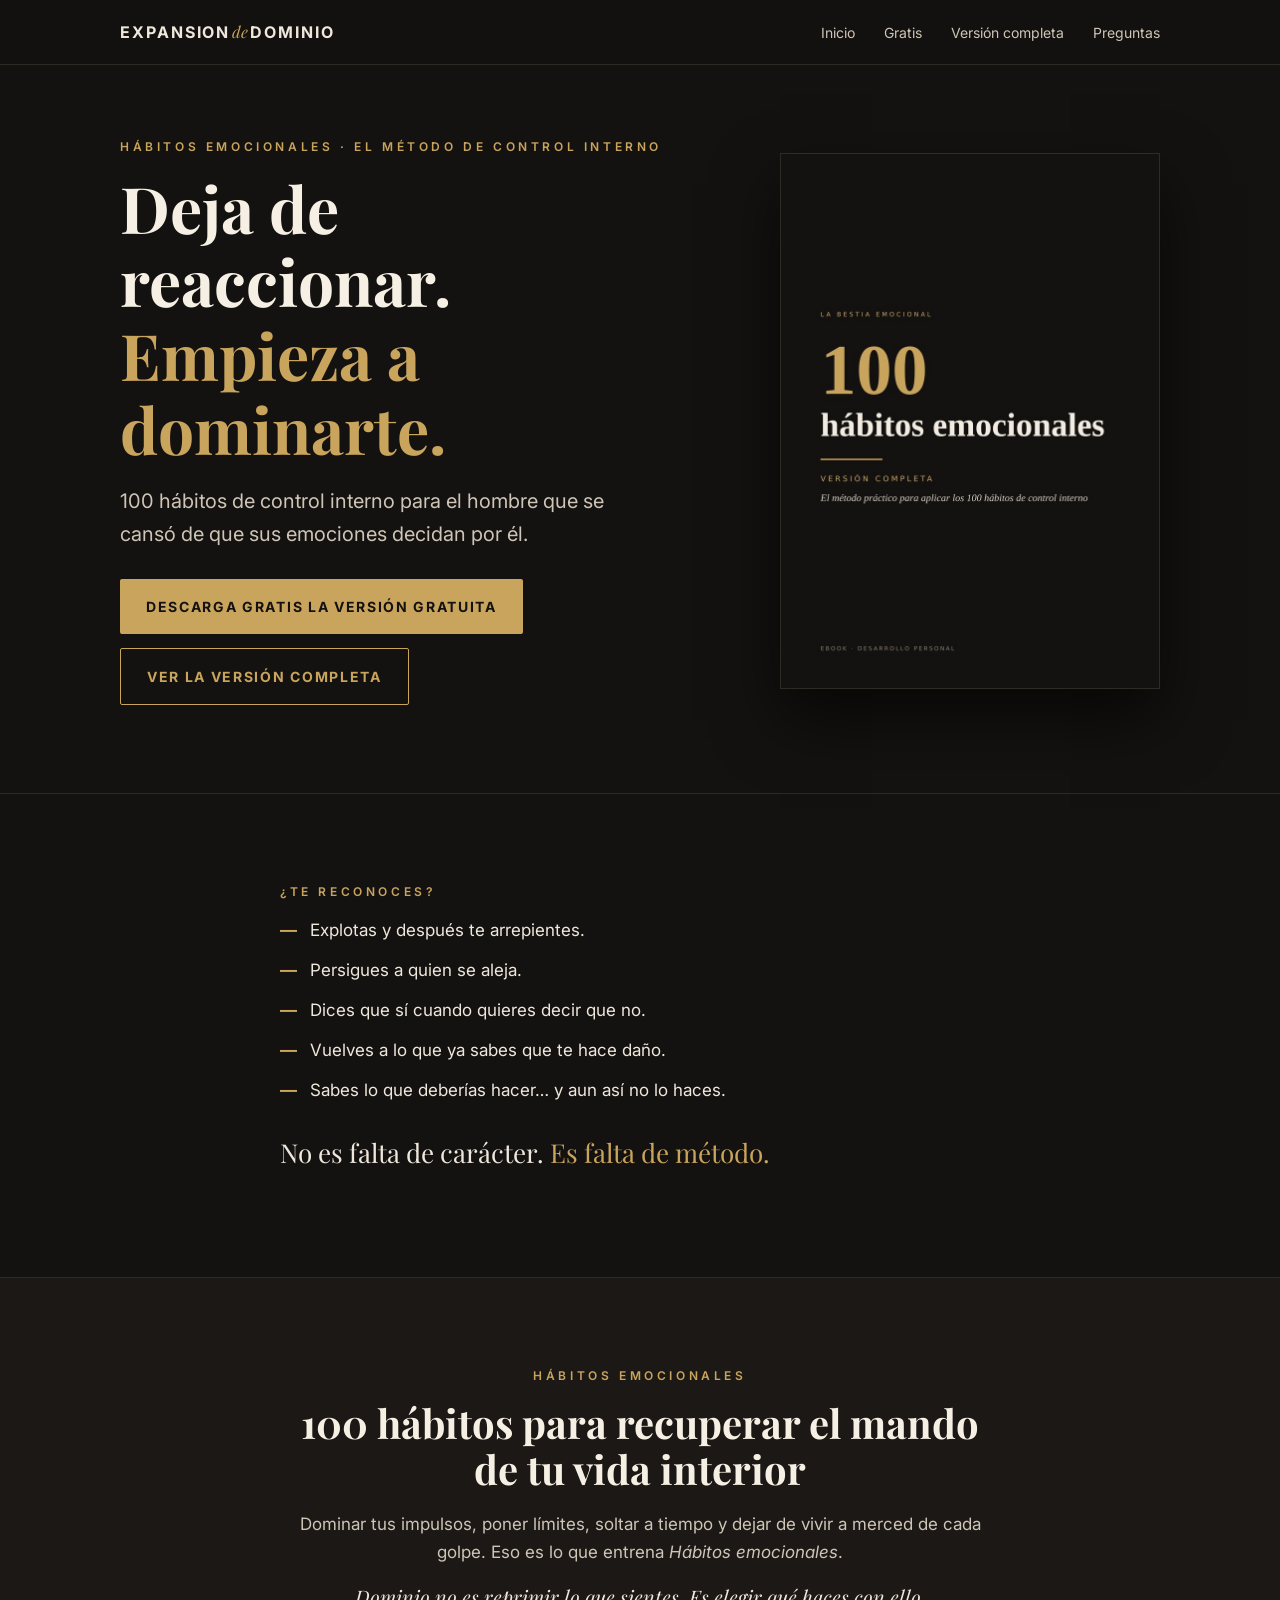
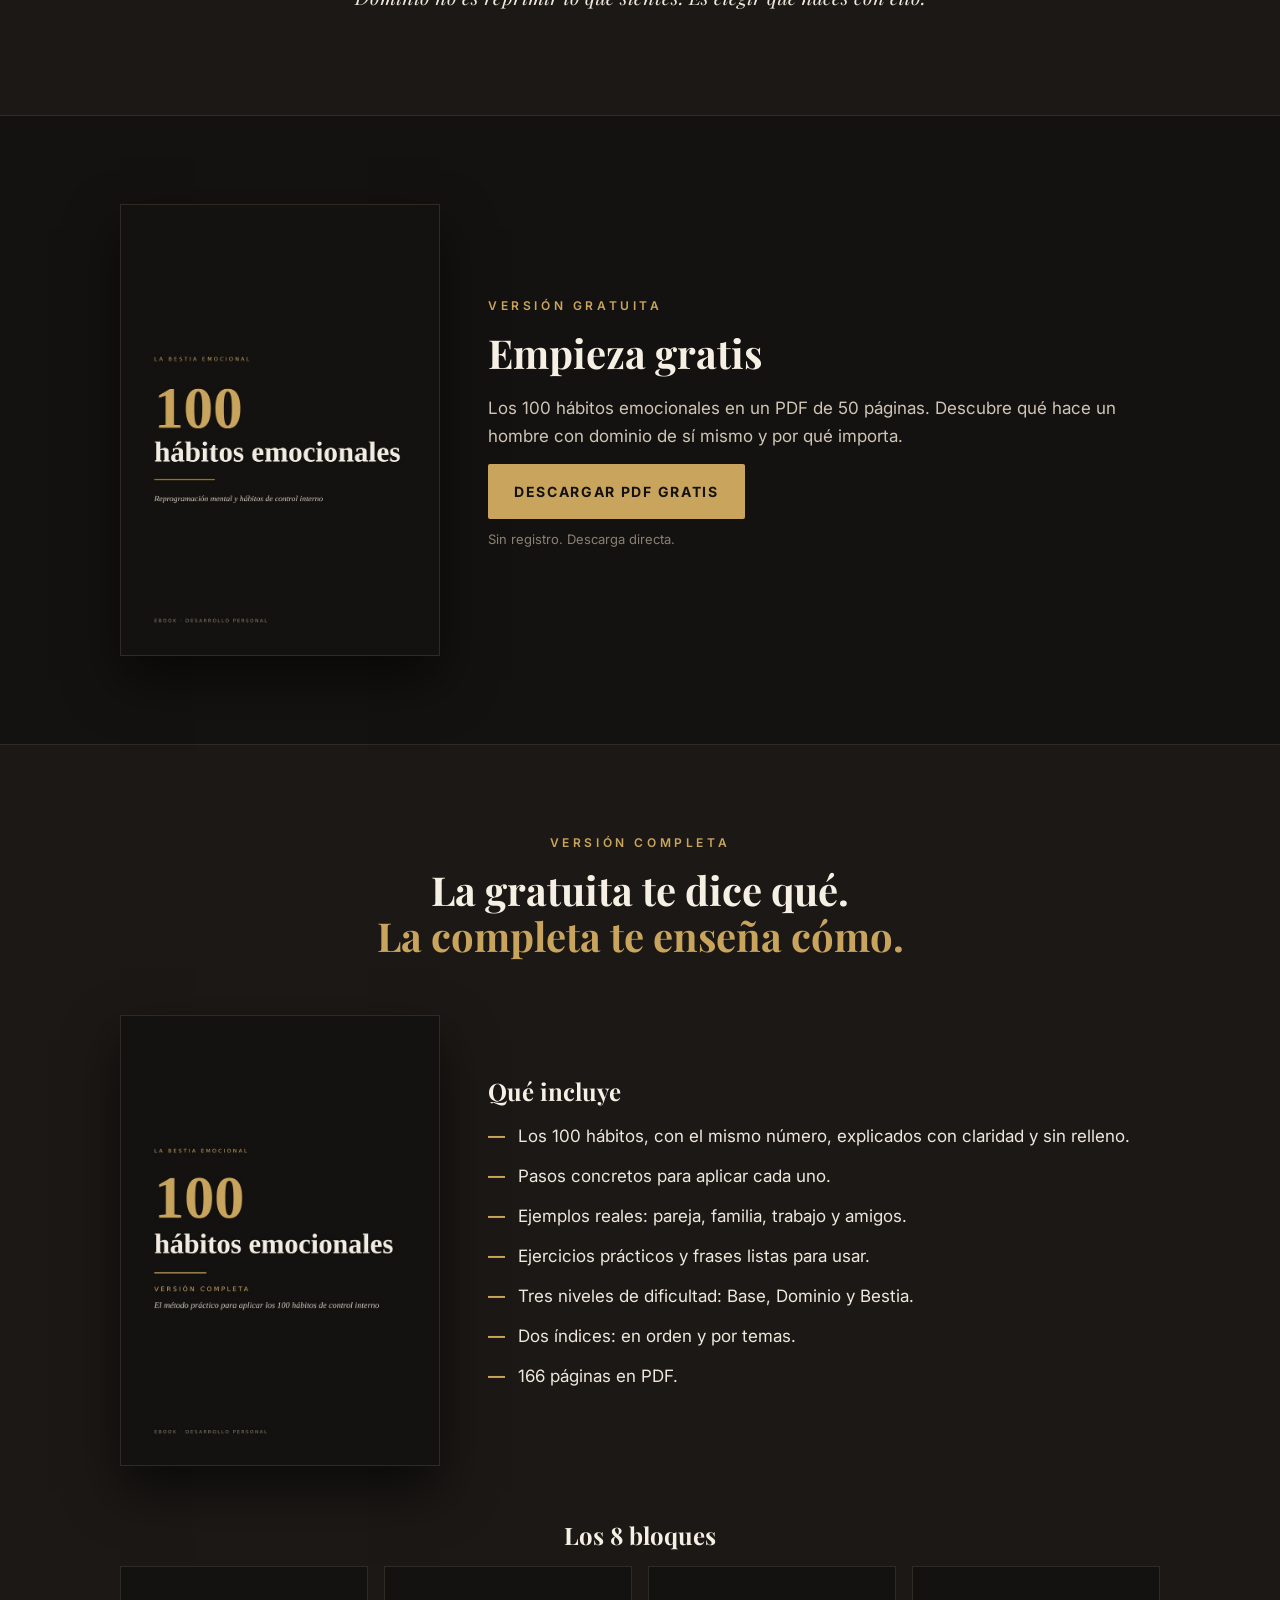
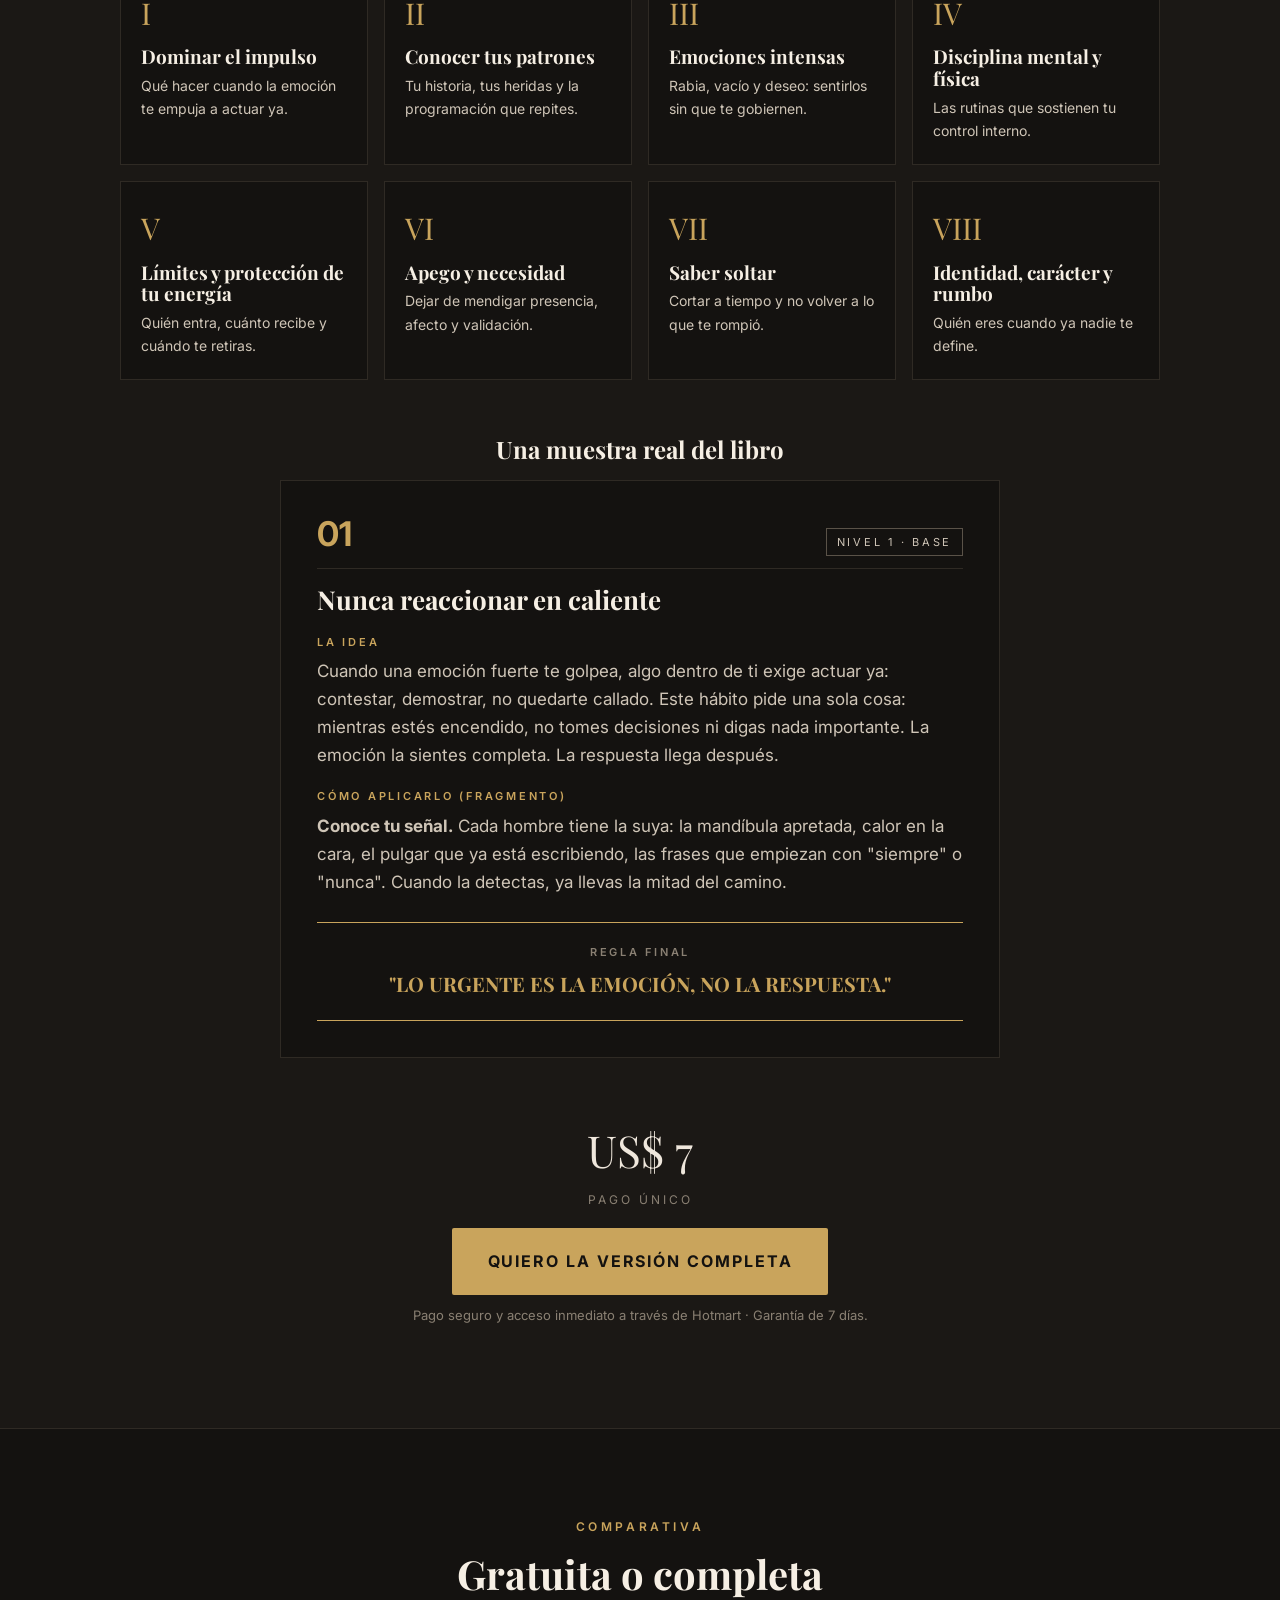
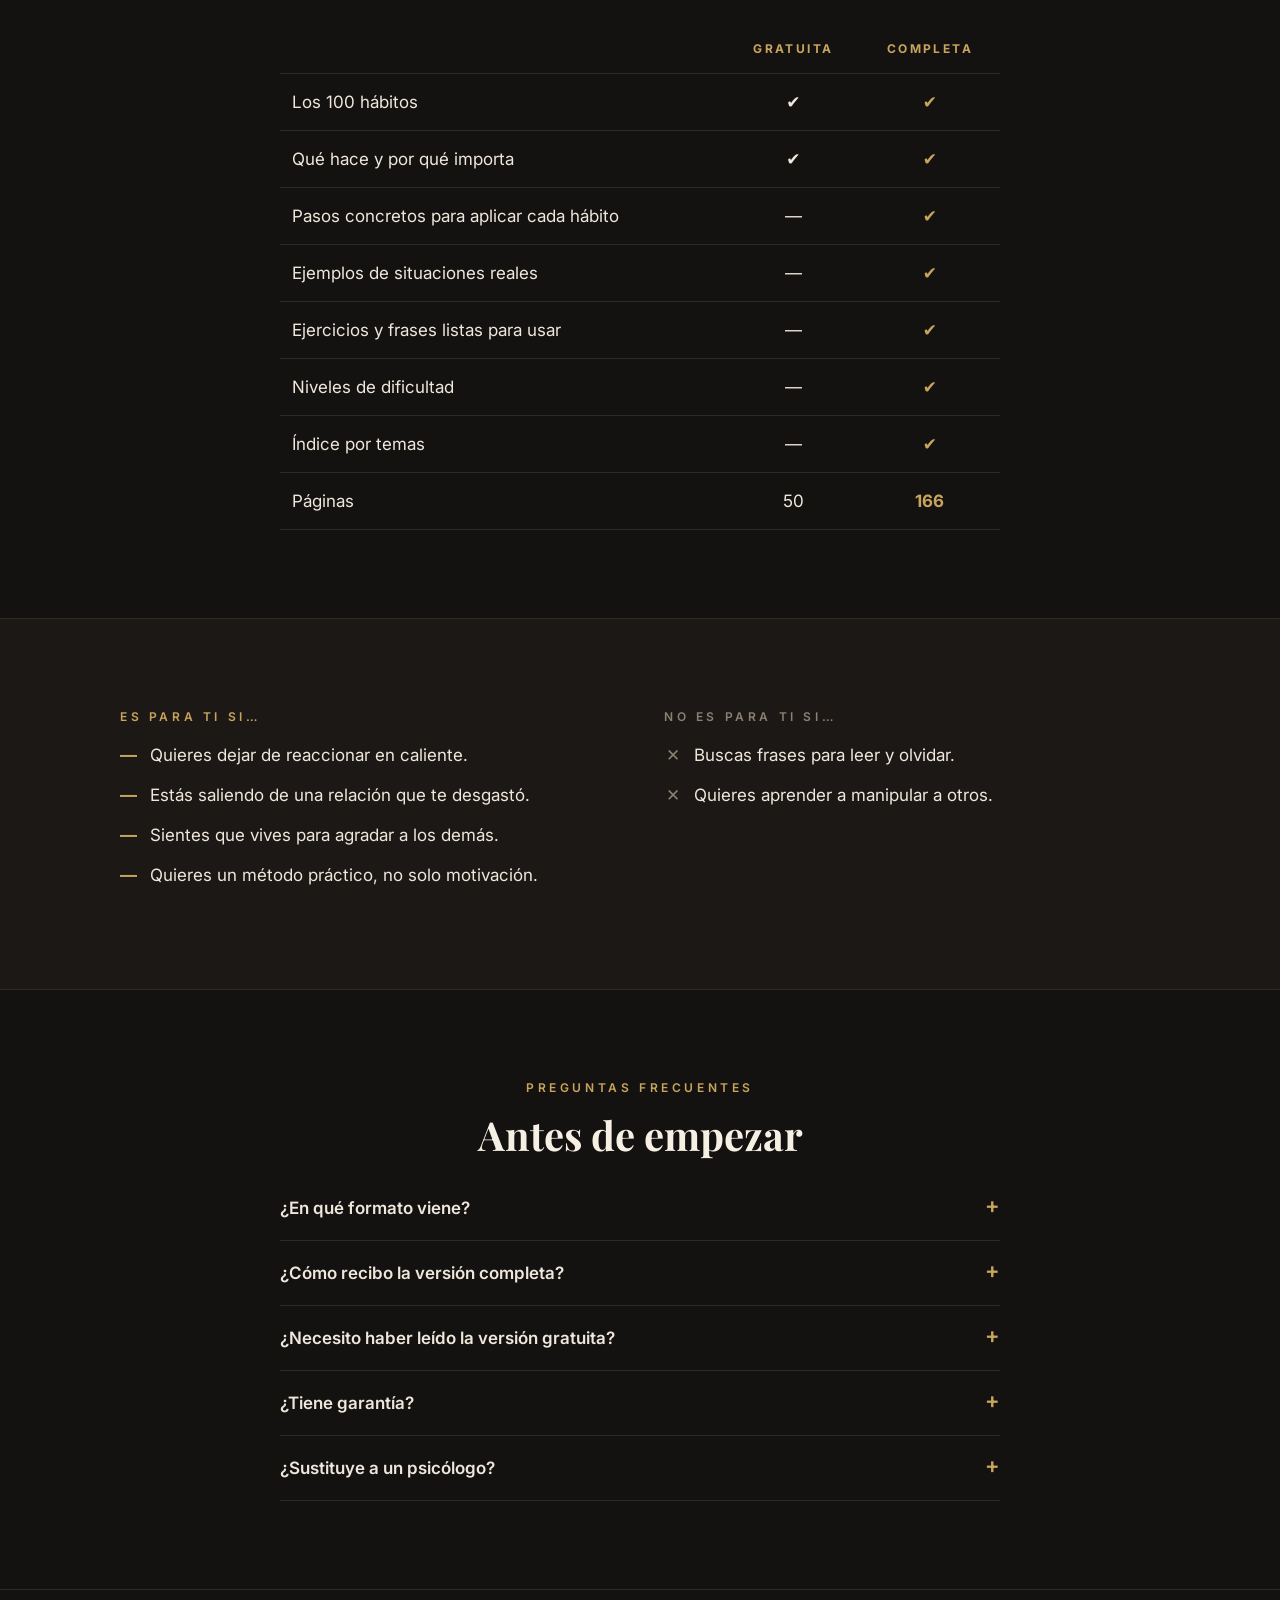
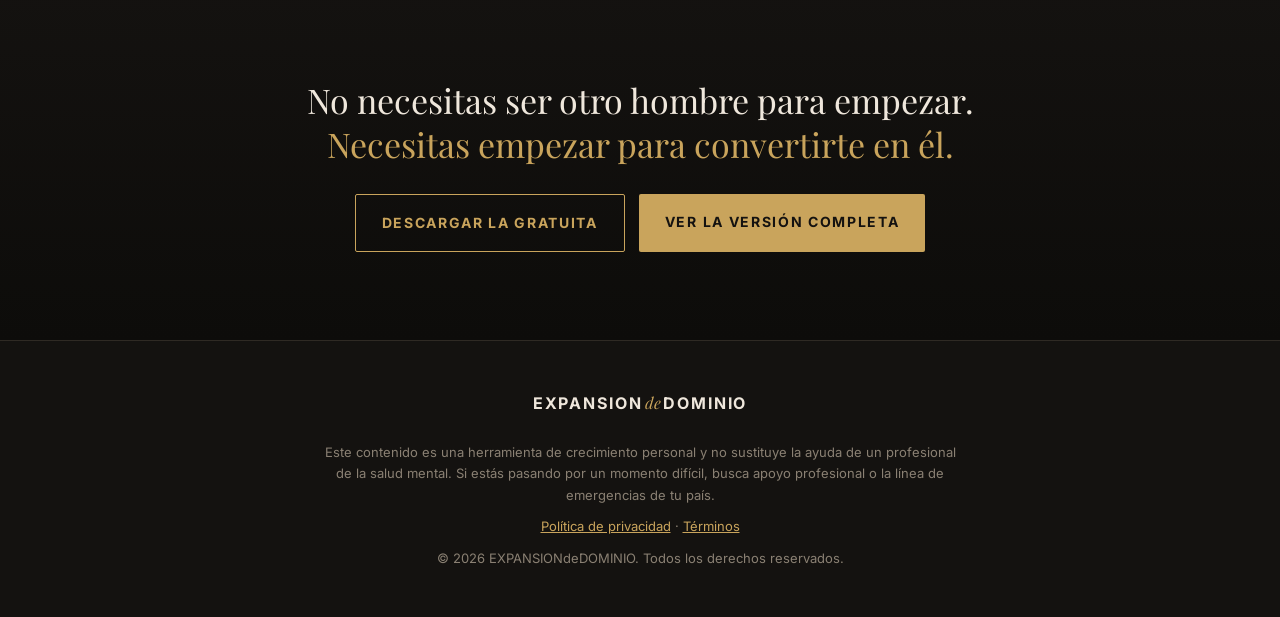
==== site/habitos-emocionales/index.html @ 2c349ed8 "Web: 'La bestia emocional' pasa a 'Hábitos emocionales' y la página a /habitos-emocionales/ Co-Autho" ====
<!doctype html>
<html lang="es">
<head>
<meta charset="utf-8">
<meta name="viewport" content="width=device-width, initial-scale=1">
<title>Hábitos emocionales · El método de control interno · EXPANSIONdeDOMINIO</title>
<meta name="description" content="Deja de reaccionar. Empieza a dominarte. 100 hábitos de control interno para el hombre que se cansó de que sus emociones decidan por él. Descarga gratis la versión gratuita.">
<meta property="og:title" content="Hábitos emocionales · El método de control interno">
<meta property="og:description" content="Descarga gratis la versión gratuita y conoce la versión completa con el método para aplicar cada hábito.">
<meta property="og:image" content="img/og.jpg">
<meta property="og:type" content="website">
<link rel="preconnect" href="https://fonts.googleapis.com">
<link rel="preconnect" href="https://fonts.gstatic.com" crossorigin>
<link href="https://fonts.googleapis.com/css2?family=Inter:wght@400;600;700&family=Playfair+Display:ital,wght@0,600;0,700;1,400&display=swap" rel="stylesheet">
<link rel="stylesheet" href="../estilos.css">
</head>
<body>

<header class="top">
  <div class="wrap top-in">
    <a href="../" class="logo">EXPANSION<span>de</span>DOMINIO</a>
    <nav>
      <a href="../">Inicio</a>
      <a href="#gratis">Gratis</a>
      <a href="#completa">Versión completa</a>
      <a href="#faq">Preguntas</a>
    </nav>
  </div>
</header>

<main id="inicio">

  <!-- 1. PORTADA -->
  <section class="hero">
    <div class="wrap hero-in">
      <div class="hero-text">
        <div class="kicker">Hábitos emocionales · El método de control interno</div>
        <h1>Deja de reaccionar.<br><span>Empieza a dominarte.</span></h1>
        <p class="lead">100 hábitos de control interno para el hombre que se cansó de que sus emociones decidan por él.</p>
        <div class="ctas">
          <a class="btn btn-gold" href="#gratis">Descarga gratis la versión gratuita</a>
          <a class="btn btn-line" href="#completa">Ver la versión completa</a>
        </div>
      </div>
      <div class="hero-img">
        <img src="img/portada-completa.jpg" alt="Portada del ebook 100 hábitos emocionales, versión completa" width="380" height="537">
      </div>
    </div>
  </section>

  <!-- 2. ¿TE RECONOCES? -->
  <section class="block">
    <div class="wrap narrow">
      <div class="kicker">¿Te reconoces?</div>
      <ul class="checks">
        <li>Explotas y después te arrepientes.</li>
        <li>Persigues a quien se aleja.</li>
        <li>Dices que sí cuando quieres decir que no.</li>
        <li>Vuelves a lo que ya sabes que te hace daño.</li>
        <li>Sabes lo que deberías hacer… y aun así no lo haces.</li>
      </ul>
      <p class="punch">No es falta de carácter. <span>Es falta de método.</span></p>
    </div>
  </section>

  <!-- 3. HÁBITOS EMOCIONALES -->
  <section class="block alt">
    <div class="wrap narrow center">
      <div class="kicker">Hábitos emocionales</div>
      <h2>100 hábitos para recuperar el mando de tu vida interior</h2>
      <p>Dominar tus impulsos, poner límites, soltar a tiempo y dejar de vivir a merced de cada golpe. Eso es lo que entrena <em>Hábitos emocionales</em>.</p>
      <p class="note">Dominio no es reprimir lo que sientes. Es elegir qué haces con ello.</p>
    </div>
  </section>

  <!-- 4. VERSIÓN GRATUITA -->
  <section class="block" id="gratis">
    <div class="wrap split">
      <div class="split-img">
        <img src="img/portada-gratuita.jpg" alt="Portada de la versión gratuita de 100 hábitos emocionales" width="320" height="452" loading="lazy">
      </div>
      <div>
        <div class="kicker">Versión gratuita</div>
        <h2>Empieza gratis</h2>
        <p>Los 100 hábitos emocionales en un PDF de 50 páginas. Descubre qué hace un hombre con dominio de sí mismo y por qué importa.</p>
        <a class="btn btn-gold" href="descargas/habitos-emocionales-version-gratuita.pdf" download>Descargar PDF gratis</a>
        <p class="small">Sin registro. Descarga directa.</p>
      </div>
    </div>
  </section>

  <!-- 5. VERSIÓN COMPLETA -->
  <section class="block alt" id="completa">
    <div class="wrap">
      <div class="center narrow">
        <div class="kicker">Versión completa</div>
        <h2>La gratuita te dice qué.<br><span class="gold">La completa te enseña cómo.</span></h2>
      </div>

      <div class="split top-gap">
        <div class="split-img">
          <img src="img/portada-completa.jpg" alt="Portada de la versión completa" width="320" height="452" loading="lazy">
        </div>
        <div>
          <h3>Qué incluye</h3>
          <ul class="checks">
            <li>Los 100 hábitos, con el mismo número, explicados con claridad y sin relleno.</li>
            <li>Pasos concretos para aplicar cada uno.</li>
            <li>Ejemplos reales: pareja, familia, trabajo y amigos.</li>
            <li>Ejercicios prácticos y frases listas para usar.</li>
            <li>Tres niveles de dificultad: Base, Dominio y Bestia.</li>
            <li>Dos índices: en orden y por temas.</li>
            <li>166 páginas en PDF.</li>
          </ul>
        </div>
      </div>

      <h3 class="center top-gap">Los 8 bloques</h3>
      <div class="cards">
        <div class="card"><span>I</span><h4>Dominar el impulso</h4><p>Qué hacer cuando la emoción te empuja a actuar ya.</p></div>
        <div class="card"><span>II</span><h4>Conocer tus patrones</h4><p>Tu historia, tus heridas y la programación que repites.</p></div>
        <div class="card"><span>III</span><h4>Emociones intensas</h4><p>Rabia, vacío y deseo: sentirlos sin que te gobiernen.</p></div>
        <div class="card"><span>IV</span><h4>Disciplina mental y física</h4><p>Las rutinas que sostienen tu control interno.</p></div>
        <div class="card"><span>V</span><h4>Límites y protección de tu energía</h4><p>Quién entra, cuánto recibe y cuándo te retiras.</p></div>
        <div class="card"><span>VI</span><h4>Apego y necesidad</h4><p>Dejar de mendigar presencia, afecto y validación.</p></div>
        <div class="card"><span>VII</span><h4>Saber soltar</h4><p>Cortar a tiempo y no volver a lo que te rompió.</p></div>
        <div class="card"><span>VIII</span><h4>Identidad, carácter y rumbo</h4><p>Quién eres cuando ya nadie te define.</p></div>
      </div>

      <h3 class="center top-gap">Una muestra real del libro</h3>
      <div class="sample">
        <div class="sample-meta"><span class="num">01</span><span class="lvl">Nivel 1 · Base</span></div>
        <h4>Nunca reaccionar en caliente</h4>
        <div class="sample-label">La idea</div>
        <p>Cuando una emoción fuerte te golpea, algo dentro de ti exige actuar ya: contestar, demostrar, no quedarte callado. Este hábito pide una sola cosa: mientras estés encendido, no tomes decisiones ni digas nada importante. La emoción la sientes completa. La respuesta llega después.</p>
        <div class="sample-label">Cómo aplicarlo (fragmento)</div>
        <p><strong>Conoce tu señal.</strong> Cada hombre tiene la suya: la mandíbula apretada, calor en la cara, el pulgar que ya está escribiendo, las frases que empiezan con "siempre" o "nunca". Cuando la detectas, ya llevas la mitad del camino.</p>
        <div class="sample-rule">
          <div class="sample-label">Regla final</div>
          <p>"LO URGENTE ES LA EMOCIÓN, NO LA RESPUESTA."</p>
        </div>
      </div>

      <div class="buy">
        <div class="price">US$ 7 <span class="price-note">pago único</span></div>
        <!-- "comprar" redirige al enlace de Hotmart (se configura en deploy/nginx.conf) y cuenta los clics en las estadísticas -->
        <a class="btn btn-gold btn-big" href="comprar">Quiero la versión completa</a>
        <p class="small">Pago seguro y acceso inmediato a través de Hotmart · Garantía de 7 días.</p>
      </div>
    </div>
  </section>

  <!-- 6. COMPARATIVA -->
  <section class="block">
    <div class="wrap narrow">
      <div class="kicker center">Comparativa</div>
      <h2 class="center">Gratuita o completa</h2>
      <div class="table-wrap">
        <table>
          <thead><tr><th></th><th>Gratuita</th><th>Completa</th></tr></thead>
          <tbody>
            <tr><td>Los 100 hábitos</td><td>✔</td><td>✔</td></tr>
            <tr><td>Qué hace y por qué importa</td><td>✔</td><td>✔</td></tr>
            <tr><td>Pasos concretos para aplicar cada hábito</td><td>—</td><td>✔</td></tr>
            <tr><td>Ejemplos de situaciones reales</td><td>—</td><td>✔</td></tr>
            <tr><td>Ejercicios y frases listas para usar</td><td>—</td><td>✔</td></tr>
            <tr><td>Niveles de dificultad</td><td>—</td><td>✔</td></tr>
            <tr><td>Índice por temas</td><td>—</td><td>✔</td></tr>
            <tr><td>Páginas</td><td>50</td><td>166</td></tr>
          </tbody>
        </table>
      </div>
    </div>
  </section>

  <!-- 7. PARA QUIÉN ES -->
  <section class="block alt">
    <div class="wrap two">
      <div>
        <div class="kicker">Es para ti si…</div>
        <ul class="checks">
          <li>Quieres dejar de reaccionar en caliente.</li>
          <li>Estás saliendo de una relación que te desgastó.</li>
          <li>Sientes que vives para agradar a los demás.</li>
          <li>Quieres un método práctico, no solo motivación.</li>
        </ul>
      </div>
      <div>
        <div class="kicker muted">No es para ti si…</div>
        <ul class="crosses">
          <li>Buscas frases para leer y olvidar.</li>
          <li>Quieres aprender a manipular a otros.</li>
        </ul>
      </div>
    </div>
  </section>

  <!-- 8. PREGUNTAS FRECUENTES -->
  <section class="block" id="faq">
    <div class="wrap narrow">
      <div class="kicker center">Preguntas frecuentes</div>
      <h2 class="center">Antes de empezar</h2>
      <details><summary>¿En qué formato viene?</summary><p>En PDF, para leer en el móvil, la tableta o el ordenador.</p></details>
      <details><summary>¿Cómo recibo la versión completa?</summary><p>Al comprar, Hotmart te envía el acceso a tu correo.</p></details>
      <details><summary>¿Necesito haber leído la versión gratuita?</summary><p>No, aunque es un buen punto de partida.</p></details>
      <details><summary>¿Tiene garantía?</summary><p>Sí. La compra a través de Hotmart incluye un periodo de garantía de 7 días.</p></details>
      <details><summary>¿Sustituye a un psicólogo?</summary><p>No. Es una herramienta de crecimiento personal. Si estás pasando por algo grave, busca ayuda profesional.</p></details>
    </div>
  </section>

  <!-- 9. CIERRE -->
  <section class="block final">
    <div class="wrap narrow center">
      <p class="closing">No necesitas ser otro hombre para empezar.<br><span>Necesitas empezar para convertirte en él.</span></p>
      <div class="ctas center">
        <a class="btn btn-line" href="descargas/habitos-emocionales-version-gratuita.pdf" download>Descargar la gratuita</a>
        <a class="btn btn-gold" href="#completa">Ver la versión completa</a>
      </div>
    </div>
  </section>

</main>

<!-- 10. PIE -->
<footer>
  <div class="wrap">
    <div class="logo">EXPANSION<span>de</span>DOMINIO</div>
    <p class="small">Este contenido es una herramienta de crecimiento personal y no sustituye la ayuda de un profesional de la salud mental. Si estás pasando por un momento difícil, busca apoyo profesional o la línea de emergencias de tu país.</p>
    <p class="small"><a href="../privacidad.html">Política de privacidad</a> · <a href="../terminos.html">Términos</a></p>
    <p class="small">© <span id="y">2026</span> EXPANSIONdeDOMINIO. Todos los derechos reservados.</p>
  </div>
</footer>

<!-- Barra fija de compra (solo móvil) -->
<div class="mobile-buy" aria-label="Comprar la versión completa">
  <div class="mobile-buy-text"><strong>Versión completa</strong><span>US$ 7 · pago único</span></div>
  <a class="btn btn-gold" href="comprar">Comprar</a>
</div>

<script>document.getElementById('y').textContent = new Date().getFullYear();</script>
</body>
</html>
---- site/estilos.css ----
:root {
  --bg: #141210;
  --bg-alt: #1b1815;
  --line: #2f2a24;
  --cream: #efe7dc;
  --cream-soft: #cfc5b7;
  --muted: #8a8073;
  --gold: #C9A45C;
  --gold-dark: #a8823c;
  --serif: "Playfair Display", "Liberation Serif", Georgia, serif;
  --sans: "Inter", "DejaVu Sans", Arial, sans-serif;
}

* { box-sizing: border-box; margin: 0; padding: 0; }
html { scroll-behavior: smooth; }
body { background: var(--bg); color: var(--cream); font-family: var(--sans); font-size: 17px; line-height: 1.65; -webkit-font-smoothing: antialiased; }
img { max-width: 100%; height: auto; display: block; }
a { color: var(--gold); }

.wrap { width: 100%; max-width: 1080px; margin: 0 auto; padding: 0 20px; }
.narrow { max-width: 760px; margin-left: auto; margin-right: auto; }
.center { text-align: center; }

/* Cabecera */
.top { position: sticky; top: 0; z-index: 10; background: rgba(20, 18, 16, .92); backdrop-filter: blur(6px); border-bottom: 1px solid var(--line); }
.top-in { display: flex; align-items: center; justify-content: space-between; height: 64px; }
.logo { font-family: var(--sans); font-weight: 700; letter-spacing: .12em; color: var(--cream); text-decoration: none; font-size: 16px; }
.logo span { font-family: var(--serif); font-style: italic; font-weight: 400; color: var(--gold); letter-spacing: 0; margin: 0 2px; text-transform: lowercase; }
nav a { color: var(--cream-soft); text-decoration: none; font-size: 14px; margin-left: 24px; }
nav a:hover { color: var(--gold); }

/* Tipografía */
.kicker { font-size: 12px; letter-spacing: .3em; text-transform: uppercase; color: var(--gold); font-weight: 600; margin-bottom: 14px; }
.kicker.muted { color: var(--muted); }
h1, h2, h3, h4 { font-family: var(--serif); line-height: 1.15; color: #f6efe4; }
h1 { font-size: clamp(38px, 6vw, 64px); margin-bottom: 20px; }
h1 span, .gold { color: var(--gold); }
h2 { font-size: clamp(28px, 4vw, 40px); margin-bottom: 18px; }
h3 { font-size: 24px; margin-bottom: 16px; }
h4 { font-size: 19px; margin-bottom: 6px; }
p { margin-bottom: 14px; color: var(--cream-soft); }
.lead { font-size: 20px; max-width: 540px; }
.small { font-size: 13px; color: var(--muted); margin-top: 10px; }
.note { font-family: var(--serif); font-style: italic; font-size: 20px; color: var(--cream); }

/* Botones */
.ctas { display: flex; flex-wrap: wrap; gap: 14px; margin-top: 28px; }
.ctas.center { justify-content: center; }
.btn { display: inline-block; text-decoration: none; font-weight: 700; font-size: 14px; letter-spacing: .12em; text-transform: uppercase; padding: 16px 26px; border-radius: 2px; transition: transform .15s, background .15s; text-align: center; }
.btn:hover { transform: translateY(-2px); }
.btn-gold { background: var(--gold); color: #141210; }
.btn-gold:hover { background: #d8b46d; }
.btn-line { border: 1px solid var(--gold); color: var(--gold); }
.btn-line:hover { background: rgba(201, 164, 92, .1); }
.btn-big { font-size: 16px; padding: 20px 36px; }

/* Secciones */
.block { padding: 88px 0; border-top: 1px solid var(--line); }
.block.alt { background: var(--bg-alt); }
.top-gap { margin-top: 56px; }

.hero { padding: 72px 0 88px; }
.hero-in { display: grid; grid-template-columns: 1.3fr 1fr; gap: 48px; align-items: center; }
.hero-img img { max-width: 380px; margin-left: auto; box-shadow: 0 30px 60px rgba(0, 0, 0, .6); border: 1px solid var(--line); }

.split { display: grid; grid-template-columns: 320px 1fr; gap: 48px; align-items: center; }
.split-img img { box-shadow: 0 24px 48px rgba(0, 0, 0, .55); border: 1px solid var(--line); }
.two { display: grid; grid-template-columns: 1fr 1fr; gap: 48px; }

/* Listas */
.checks, .crosses { list-style: none; }
.checks li, .crosses li { position: relative; padding-left: 30px; margin-bottom: 12px; color: var(--cream); }
.checks li::before { content: "—"; position: absolute; left: 0; color: var(--gold); font-weight: 700; }
.crosses li::before { content: "✕"; position: absolute; left: 2px; color: var(--muted); }
.punch { font-family: var(--serif); font-size: 26px; color: var(--cream); margin-top: 28px; }
.punch span { color: var(--gold); }

/* Tarjetas de bloques */
.cards { display: grid; grid-template-columns: repeat(4, 1fr); gap: 16px; }
.card { border: 1px solid var(--line); padding: 22px 20px; background: var(--bg); }
.card span { font-family: var(--serif); font-size: 30px; color: var(--gold); display: block; margin-bottom: 8px; }
.card p { font-size: 14px; margin: 0; }

/* Muestra */
.sample { max-width: 720px; margin: 0 auto; border: 1px solid var(--line); background: var(--bg); padding: 36px; }
.sample-meta { display: flex; justify-content: space-between; align-items: baseline; border-bottom: 1px solid var(--line); padding-bottom: 12px; margin-bottom: 16px; }
.sample-meta .num { font-weight: 700; color: var(--gold); font-size: 34px; line-height: 1; }
.sample-meta .lvl { font-size: 11px; letter-spacing: .25em; text-transform: uppercase; color: var(--cream-soft); border: 1px solid #5a5248; padding: 4px 10px; }
.sample h4 { font-size: 26px; margin-bottom: 18px; }
.sample-label { font-size: 11px; letter-spacing: .25em; text-transform: uppercase; color: var(--gold); font-weight: 600; margin: 18px 0 6px; }
.sample-rule { border-top: 1px solid var(--gold); border-bottom: 1px solid var(--gold); text-align: center; padding: 20px; margin-top: 26px; }
.sample-rule .sample-label { color: var(--muted); margin-top: 0; }
.sample-rule p { color: var(--gold); font-family: var(--serif); font-weight: 700; font-size: 20px; margin: 0; }

/* Compra */
.buy { text-align: center; margin-top: 56px; }
.price { font-family: var(--serif); font-size: 44px; color: var(--cream); margin-bottom: 18px; }

/* Tabla */
.table-wrap { overflow-x: auto; }
table { width: 100%; border-collapse: collapse; margin-top: 10px; }
th, td { padding: 14px 12px; border-bottom: 1px solid var(--line); text-align: center; color: var(--cream); }
th { font-size: 12px; letter-spacing: .2em; text-transform: uppercase; color: var(--gold); }
td:first-child, th:first-child { text-align: left; }
td:last-child { color: var(--gold); font-weight: 700; }

/* Preguntas */
details { border-bottom: 1px solid var(--line); padding: 18px 0; }
summary { cursor: pointer; font-weight: 600; color: var(--cream); list-style: none; position: relative; padding-right: 30px; }
summary::-webkit-details-marker { display: none; }
summary::after { content: "+"; position: absolute; right: 0; color: var(--gold); font-size: 22px; line-height: 1; }
details[open] summary::after { content: "−"; }
details p { margin: 12px 0 0; }

/* Cierre */
.final { background: linear-gradient(180deg, var(--bg) 0%, #0d0c0a 100%); }
.closing { font-family: var(--serif); font-size: clamp(24px, 3.4vw, 34px); color: var(--cream); line-height: 1.3; }
.closing span { color: var(--gold); }

/* Pie */
footer { border-top: 1px solid var(--line); padding: 48px 0; text-align: center; }
footer .logo { display: inline-block; margin-bottom: 16px; }
footer p { max-width: 640px; margin: 10px auto 0; }

/* Móvil */
@media (max-width: 860px) {
  .hero-in, .split, .two { grid-template-columns: 1fr; }
  .hero-img img { margin: 0 auto; max-width: 280px; }
  .split-img img { max-width: 260px; margin: 0 auto; }
  .cards { grid-template-columns: 1fr 1fr; }
  nav a { margin-left: 14px; font-size: 13px; }
}
@media (max-width: 560px) {
  body { font-size: 16px; }
  nav { display: none; }
  .block { padding: 64px 0; }
  .cards { grid-template-columns: 1fr; }
  .btn { width: 100%; }
  .sample { padding: 24px 18px; }
  .logo { font-size: 14px; }
}

/* Página de inicio (marca y catálogo) */
.home-hero { padding: 96px 0 104px; }
.brand-big { font-family: var(--sans); font-weight: 700; letter-spacing: .14em; font-size: clamp(22px, 4vw, 34px); color: var(--cream); margin-bottom: 28px; }
.brand-big span { font-family: var(--serif); font-style: italic; font-weight: 400; color: var(--gold); letter-spacing: 0; margin: 0 4px; }
.center-lead { margin: 0 auto; }
.pillars { display: grid; grid-template-columns: repeat(3, 1fr); gap: 20px; margin-bottom: 36px; }
.pillar { border: 1px solid var(--line); background: var(--bg); padding: 28px 24px; }
.pillar span { font-weight: 700; color: var(--gold); font-size: 14px; letter-spacing: .2em; display: block; margin-bottom: 10px; }
.pillar p { margin: 0; font-size: 15px; }
.catalog { display: grid; gap: 28px; margin-top: 40px; }
.book { display: grid; grid-template-columns: 240px 1fr; gap: 40px; align-items: center; border: 1px solid var(--line); background: var(--bg-alt); padding: 32px; }
.book-cover img { box-shadow: 0 20px 40px rgba(0, 0, 0, .55); border: 1px solid var(--line); }
.book h3 { font-size: 30px; margin-bottom: 4px; }
.book-sub { color: var(--gold); font-family: var(--serif); font-style: italic; font-size: 18px; }
.book .ctas { margin-top: 20px; }
.book.soon { opacity: .75; }
.soon-cover { aspect-ratio: 210 / 297; border: 1px dashed #5a5248; display: flex; align-items: center; justify-content: center; }
.soon-cover span { font-size: 12px; letter-spacing: .3em; text-transform: uppercase; color: var(--muted); }
@media (max-width: 860px) {
  .pillars { grid-template-columns: 1fr; }
  .book { grid-template-columns: 1fr; padding: 24px; }
  .book-cover img, .soon-cover { max-width: 220px; margin: 0 auto; }
}
.price-note { display: block; font-family: var(--sans); font-size: 12px; letter-spacing: .25em; text-transform: uppercase; color: var(--muted); margin-top: 4px; }

/* Barra fija de compra en móvil */
.mobile-buy { display: none; }
@media (max-width: 860px) {
  .mobile-buy { display: flex; align-items: center; justify-content: space-between; gap: 12px; position: fixed; left: 0; right: 0; bottom: 0; z-index: 20; background: rgba(20, 18, 16, .97); border-top: 1px solid var(--gold); padding: 10px 16px calc(10px + env(safe-area-inset-bottom)); }
  .mobile-buy-text { display: flex; flex-direction: column; line-height: 1.2; }
  .mobile-buy-text strong { color: var(--cream); font-size: 14px; }
  .mobile-buy-text span { color: var(--gold); font-size: 13px; }
  .mobile-buy .btn { width: auto; padding: 12px 22px; flex: none; }
  body:has(.mobile-buy) { padding-bottom: 76px; }
}
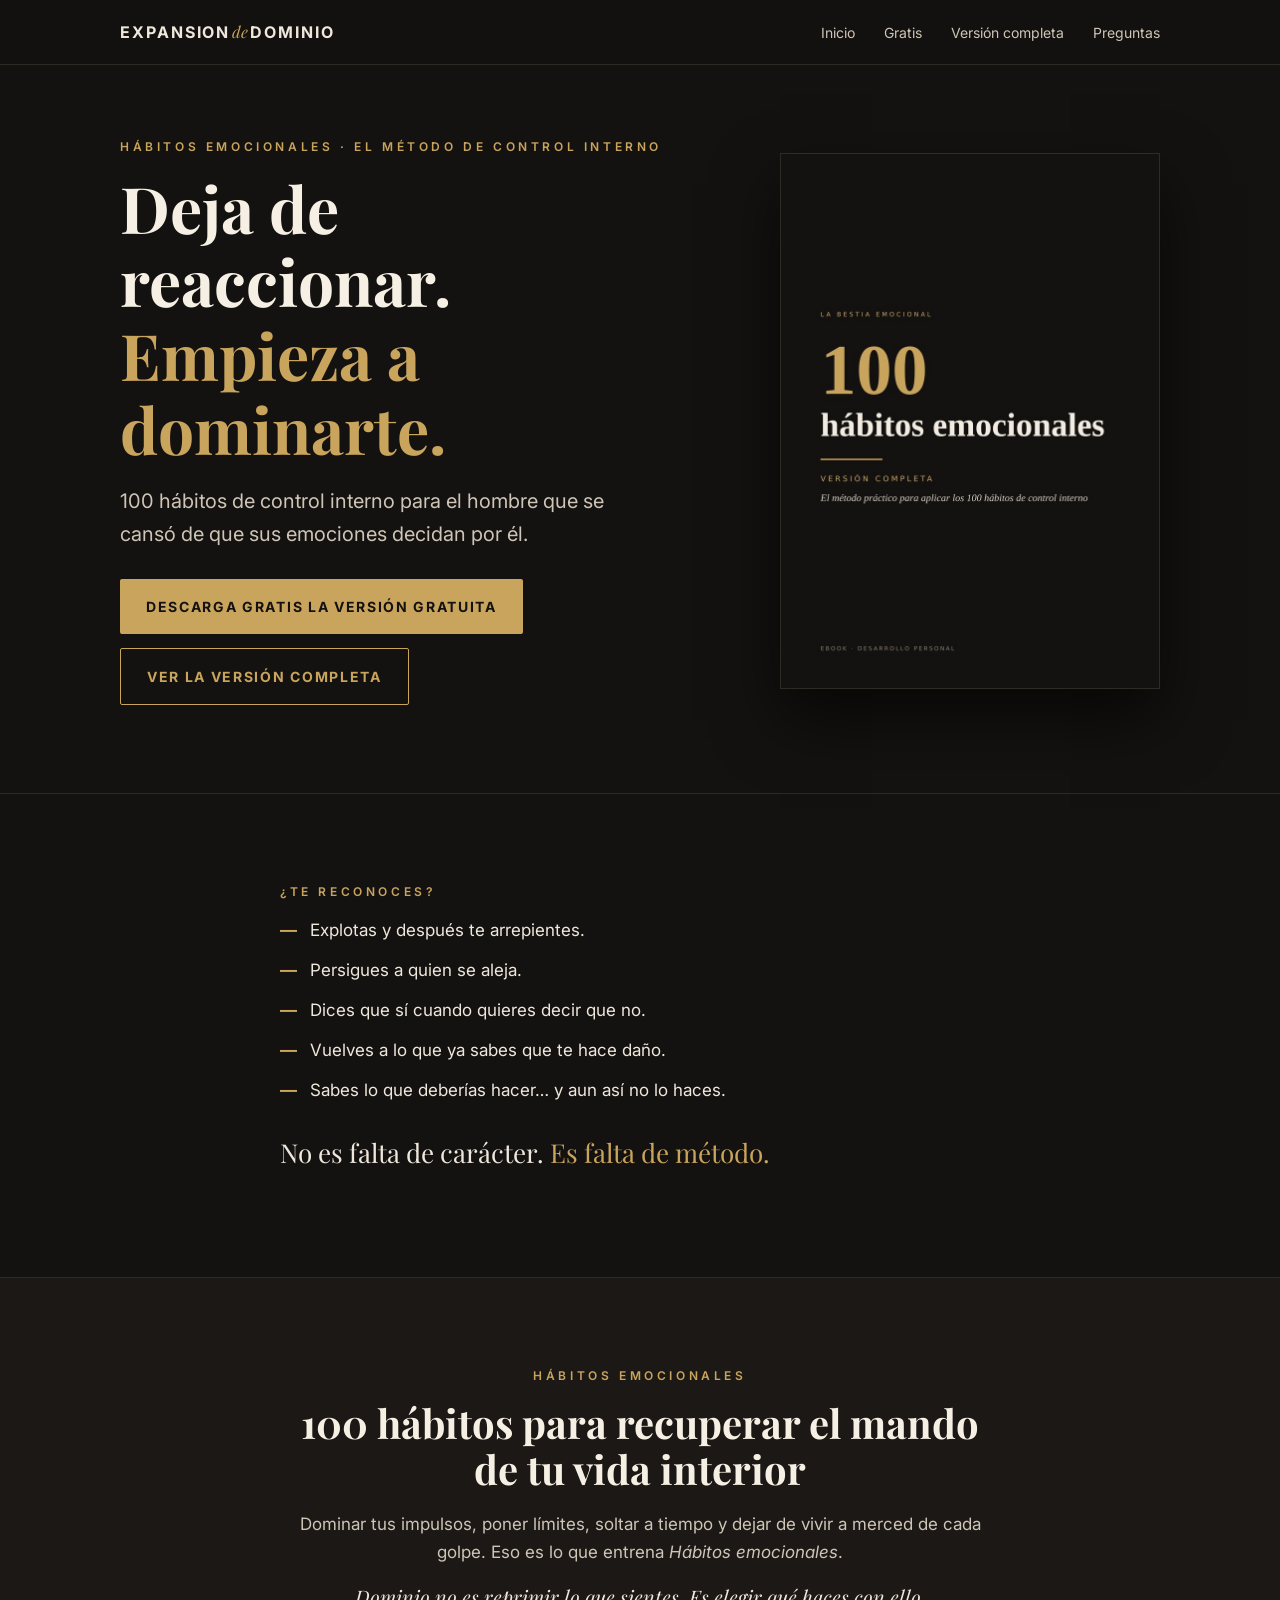
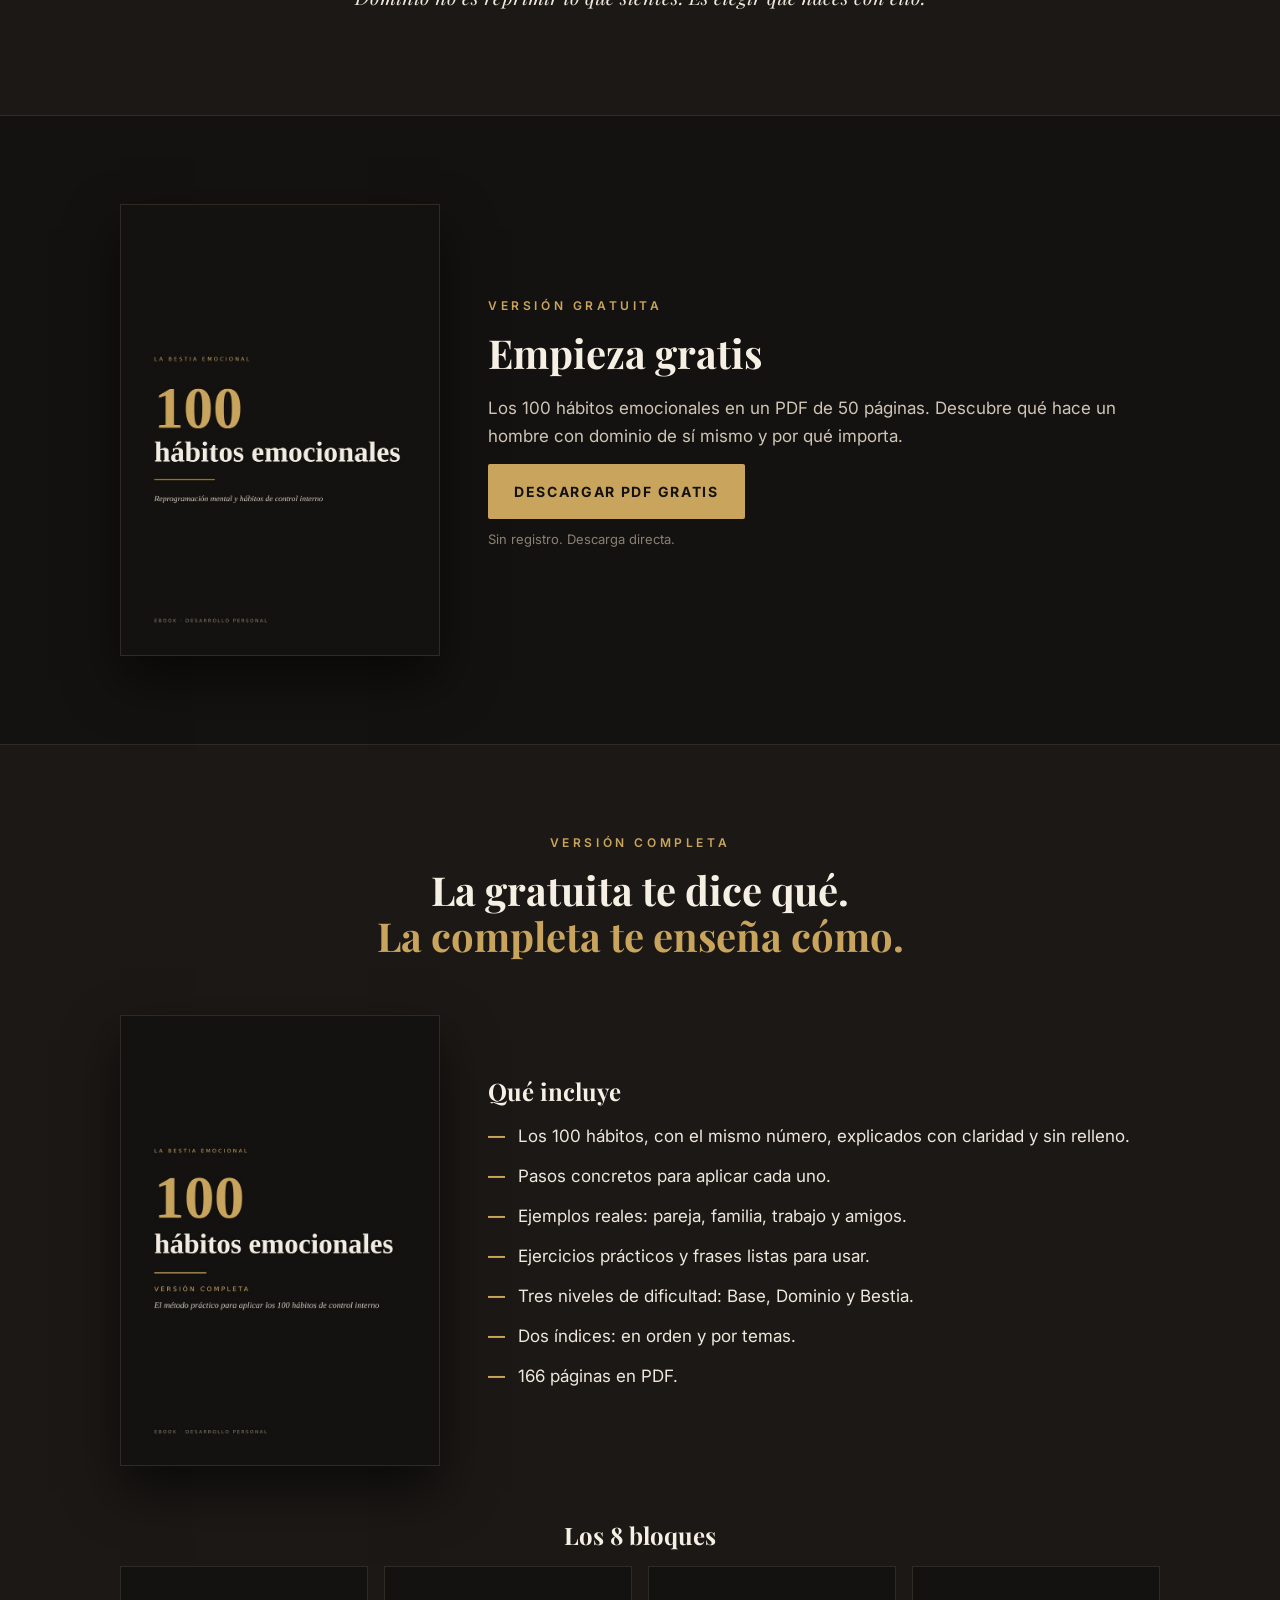
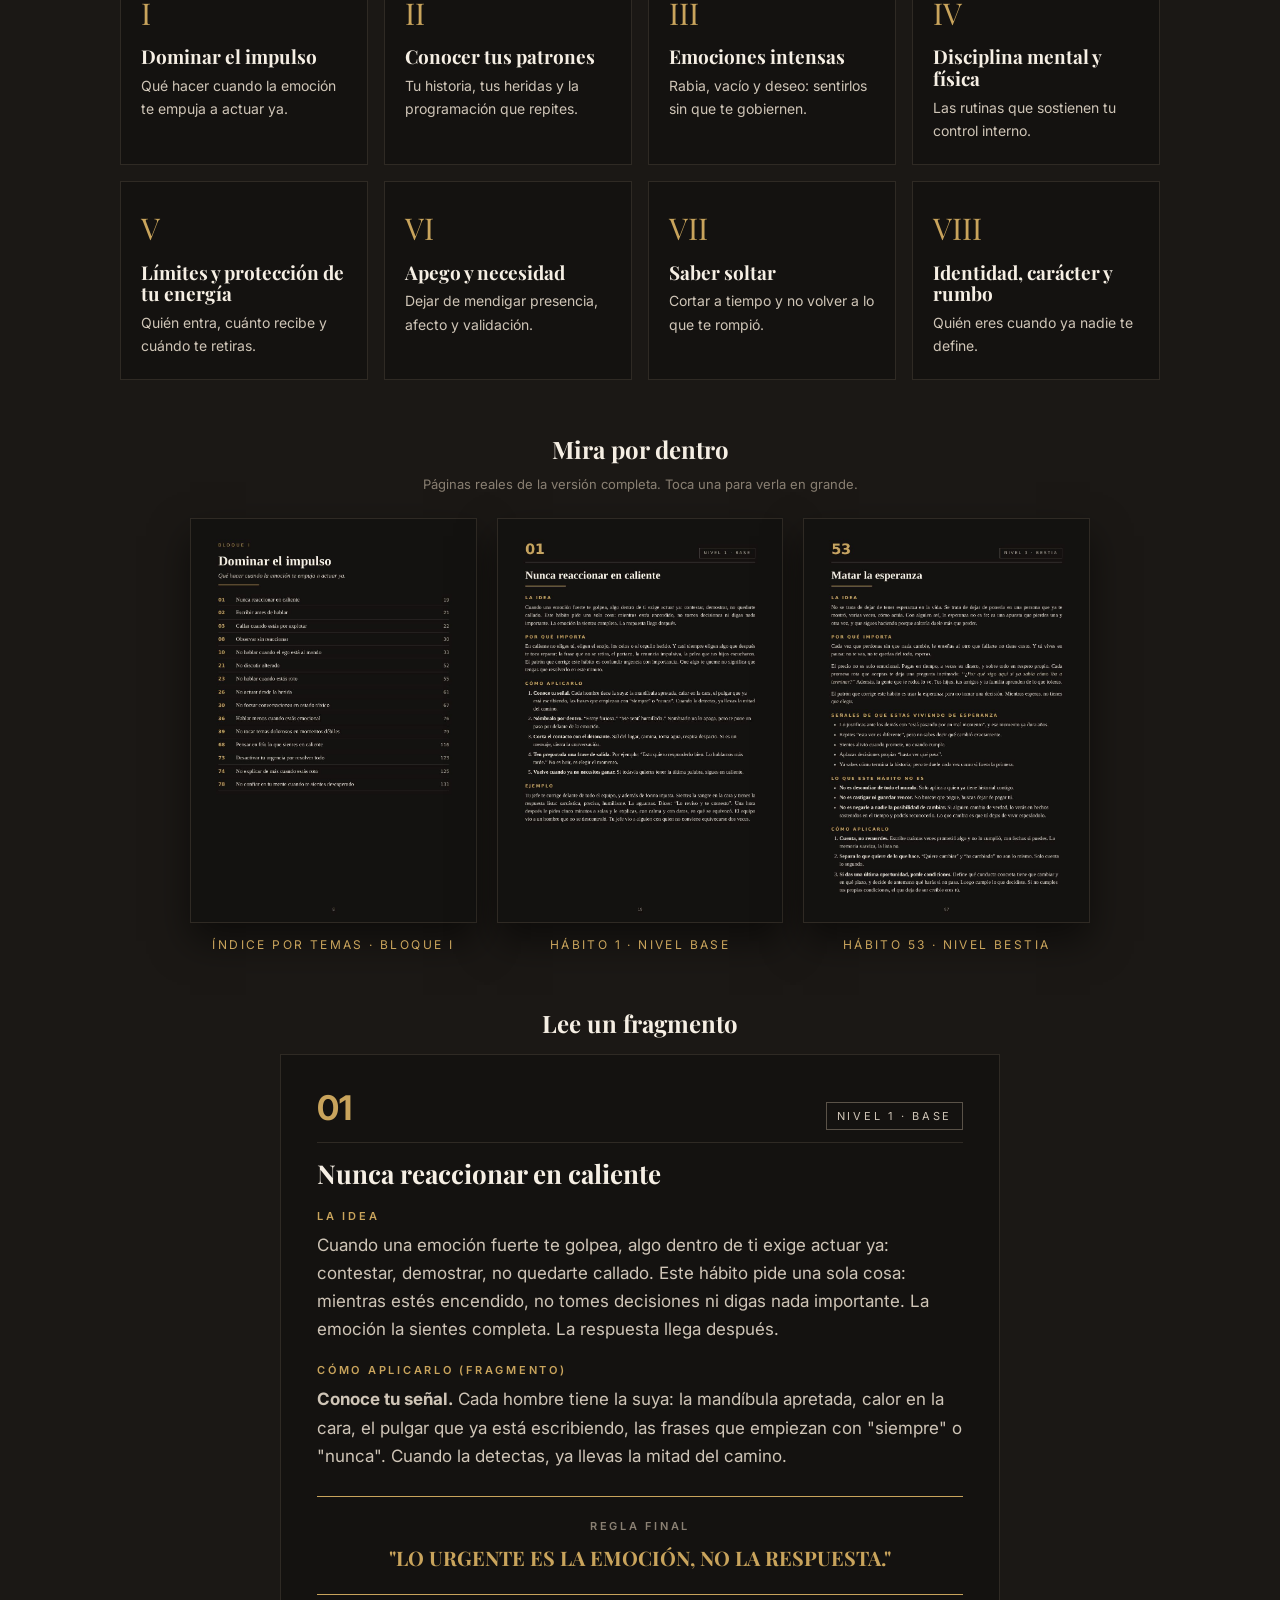
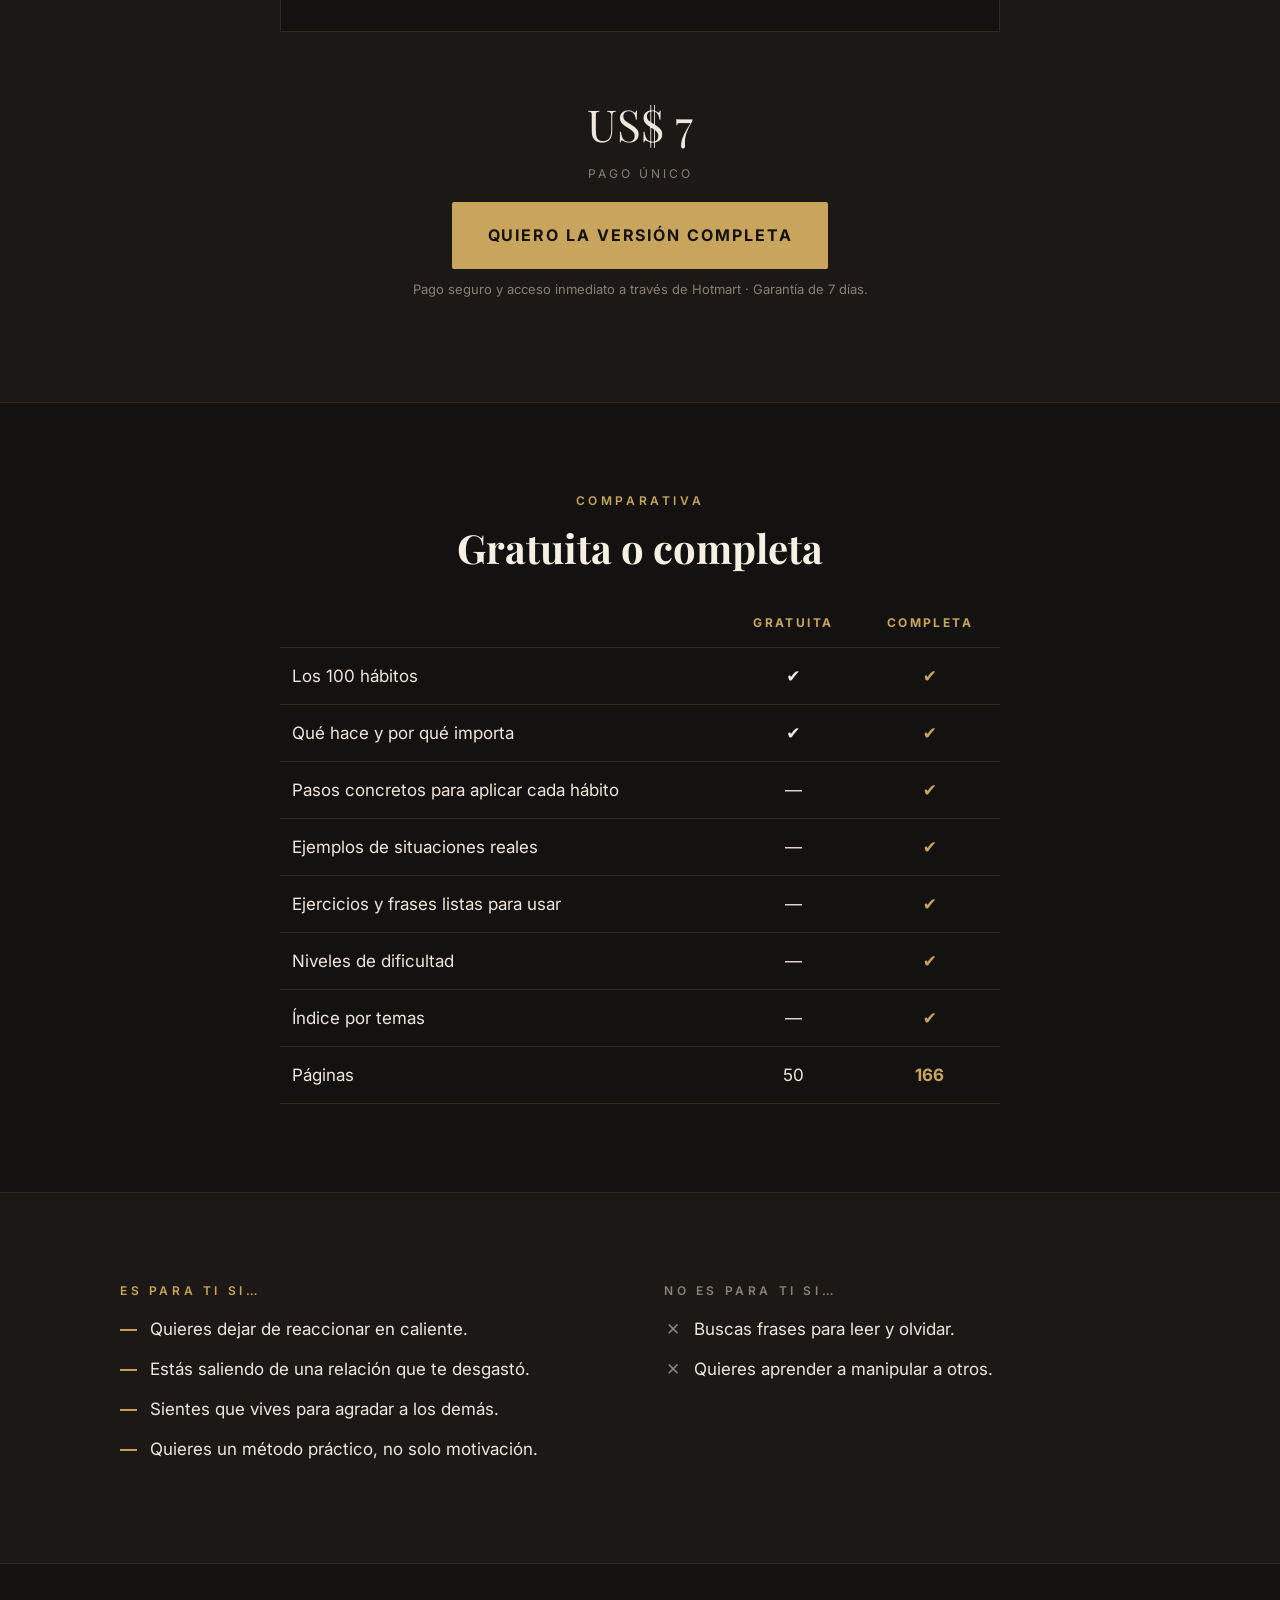
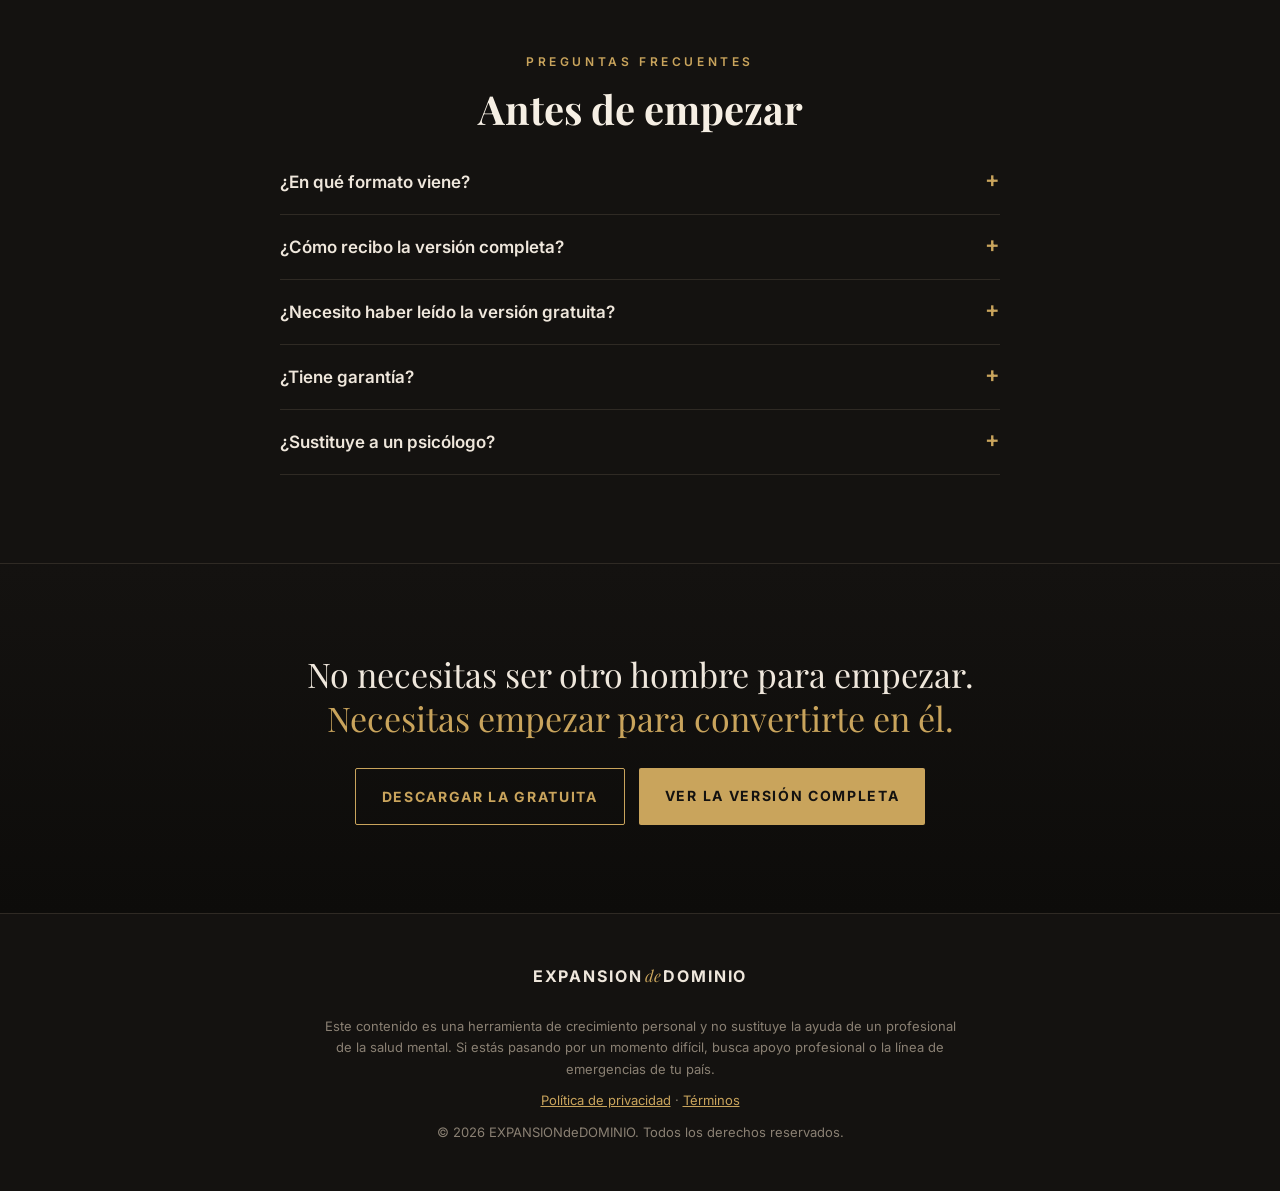
==== commit f91e3a2c: "Galería 'Mira por dentro' con 3 páginas reales de la versión completa Co-Authored-By: Claude Opus 5." ====
--- a/site/habitos-emocionales/index.html
+++ b/site/habitos-emocionales/index.html
@@ -127,7 +127,15 @@
         <div class="card"><span>VIII</span><h4>Identidad, carácter y rumbo</h4><p>Quién eres cuando ya nadie te define.</p></div>
       </div>
 
-      <h3 class="center top-gap">Una muestra real del libro</h3>
+      <h3 class="center top-gap">Mira por dentro</h3>
+      <p class="center small gallery-hint">Páginas reales de la versión completa. Toca una para verla en grande.</p>
+      <div class="gallery">
+        <a href="img/muestra/bloque-1.jpg" target="_blank" rel="noopener"><img src="img/muestra/bloque-1.jpg" alt="Página del índice por temas: Bloque I, Dominar el impulso" width="909" height="1287" loading="lazy"><span>Índice por temas · Bloque I</span></a>
+        <a href="img/muestra/habito-01.jpg" target="_blank" rel="noopener"><img src="img/muestra/habito-01.jpg" alt="Página del Hábito 1, Nunca reaccionar en caliente" width="909" height="1287" loading="lazy"><span>Hábito 1 · Nivel Base</span></a>
+        <a href="img/muestra/habito-53.jpg" target="_blank" rel="noopener"><img src="img/muestra/habito-53.jpg" alt="Primera página del Hábito 53, Matar la esperanza" width="909" height="1287" loading="lazy"><span>Hábito 53 · Nivel Bestia</span></a>
+      </div>
+
+      <h3 class="center top-gap">Lee un fragmento</h3>
       <div class="sample">
         <div class="sample-meta"><span class="num">01</span><span class="lvl">Nivel 1 · Base</span></div>
         <h4>Nunca reaccionar en caliente</h4>
--- a/site/estilos.css
+++ b/site/estilos.css
@@ -175,3 +175,14 @@
   .mobile-buy .btn { width: auto; padding: 12px 22px; flex: none; }
   body:has(.mobile-buy) { padding-bottom: 76px; }
 }
+
+/* Galería "Mira por dentro" */
+.gallery-hint { margin-top: -6px; margin-bottom: 22px; }
+.gallery { display: grid; grid-template-columns: repeat(3, 1fr); gap: 20px; max-width: 900px; margin: 0 auto; }
+.gallery a { display: block; text-decoration: none; }
+.gallery img { border: 1px solid var(--line); box-shadow: 0 18px 36px rgba(0, 0, 0, .5); transition: transform .2s; }
+.gallery a:hover img { transform: translateY(-4px); }
+.gallery span { display: block; text-align: center; font-size: 12px; letter-spacing: .2em; text-transform: uppercase; color: var(--gold); margin-top: 12px; }
+@media (max-width: 700px) {
+  .gallery { grid-template-columns: 1fr; max-width: 300px; }
+}
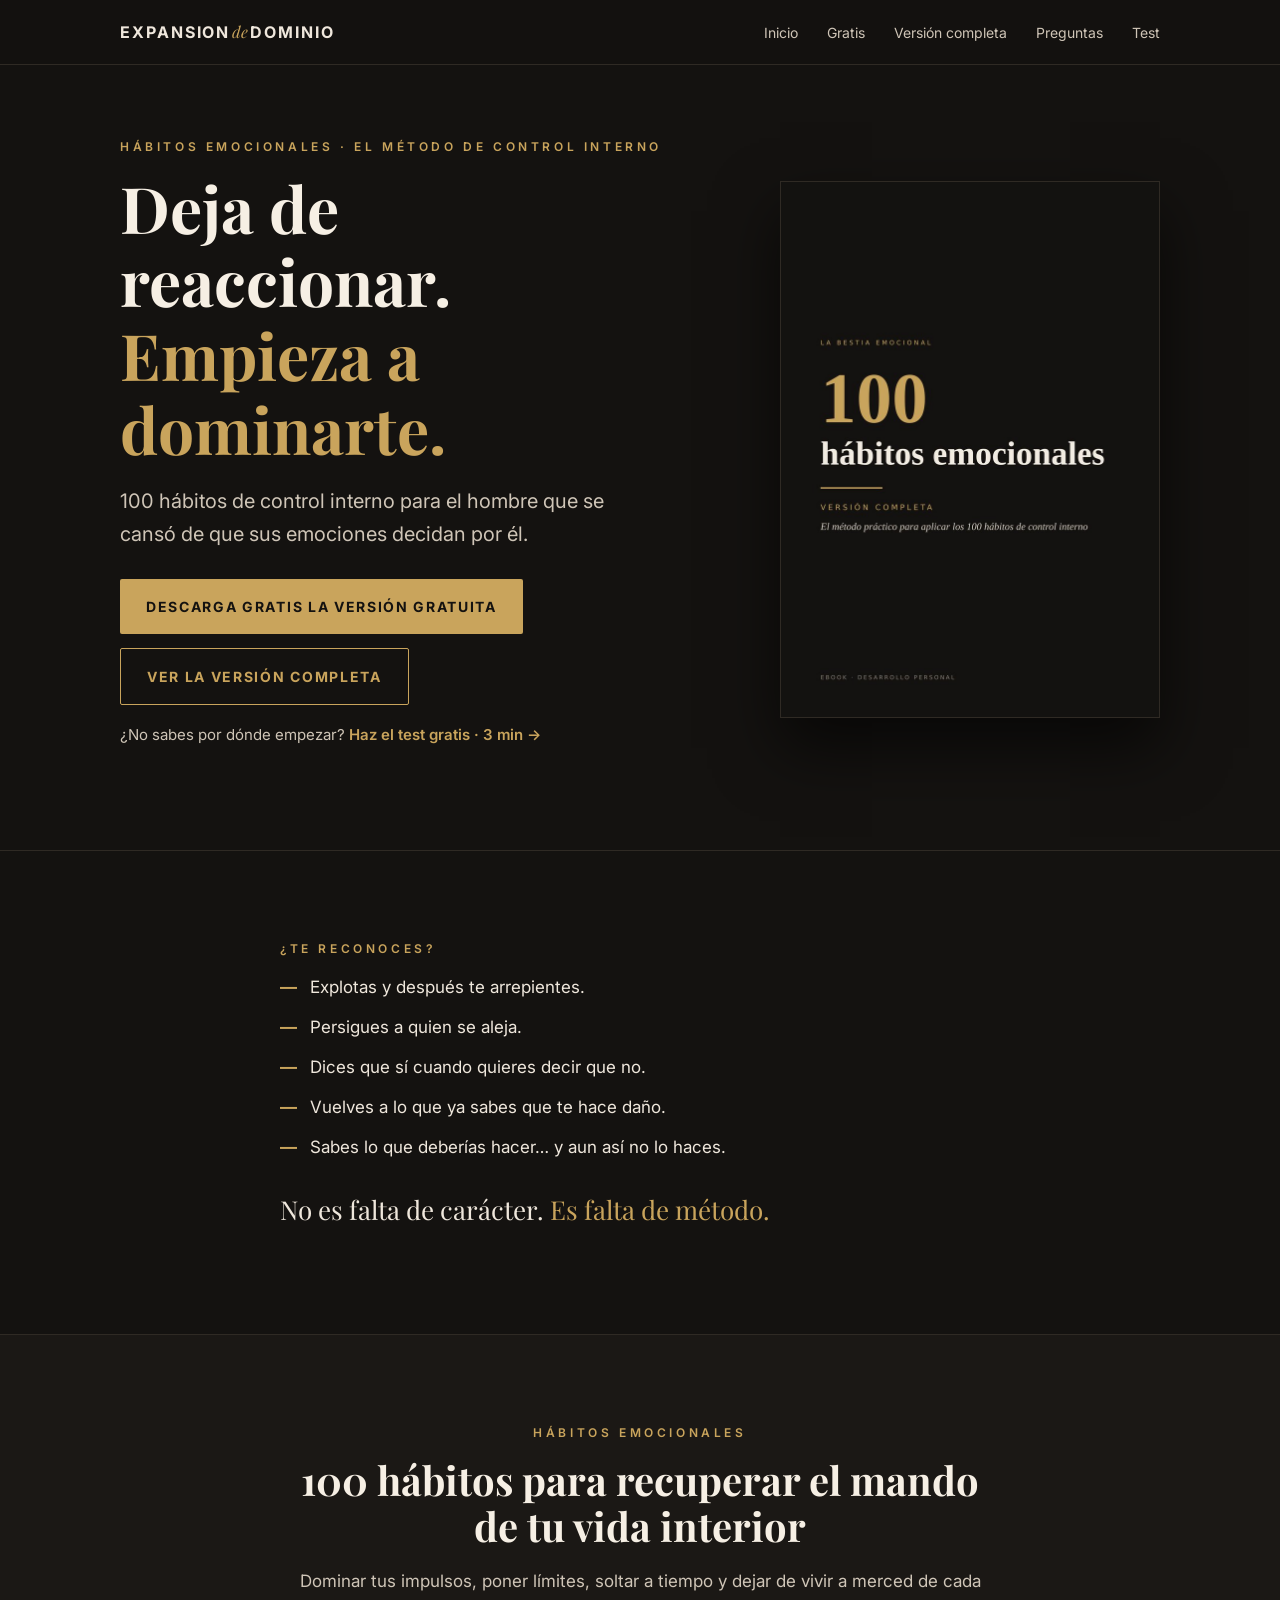
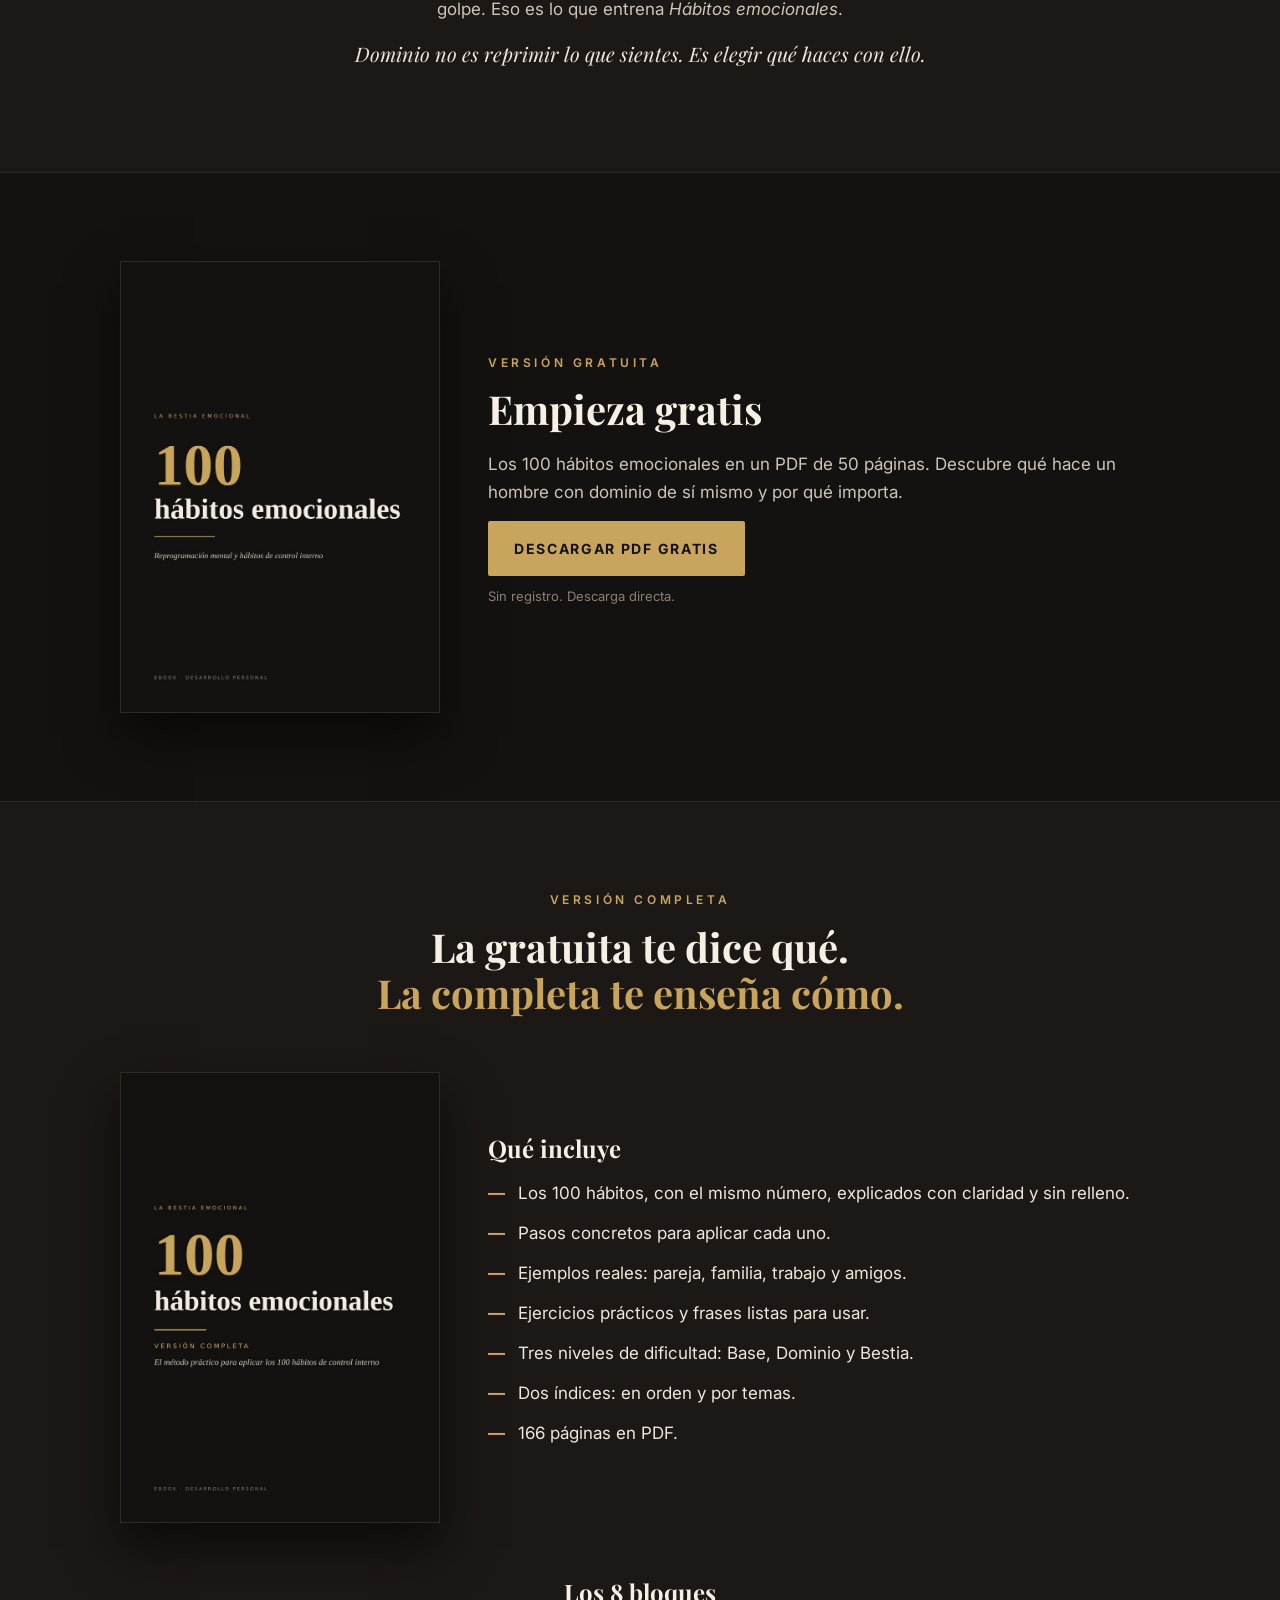
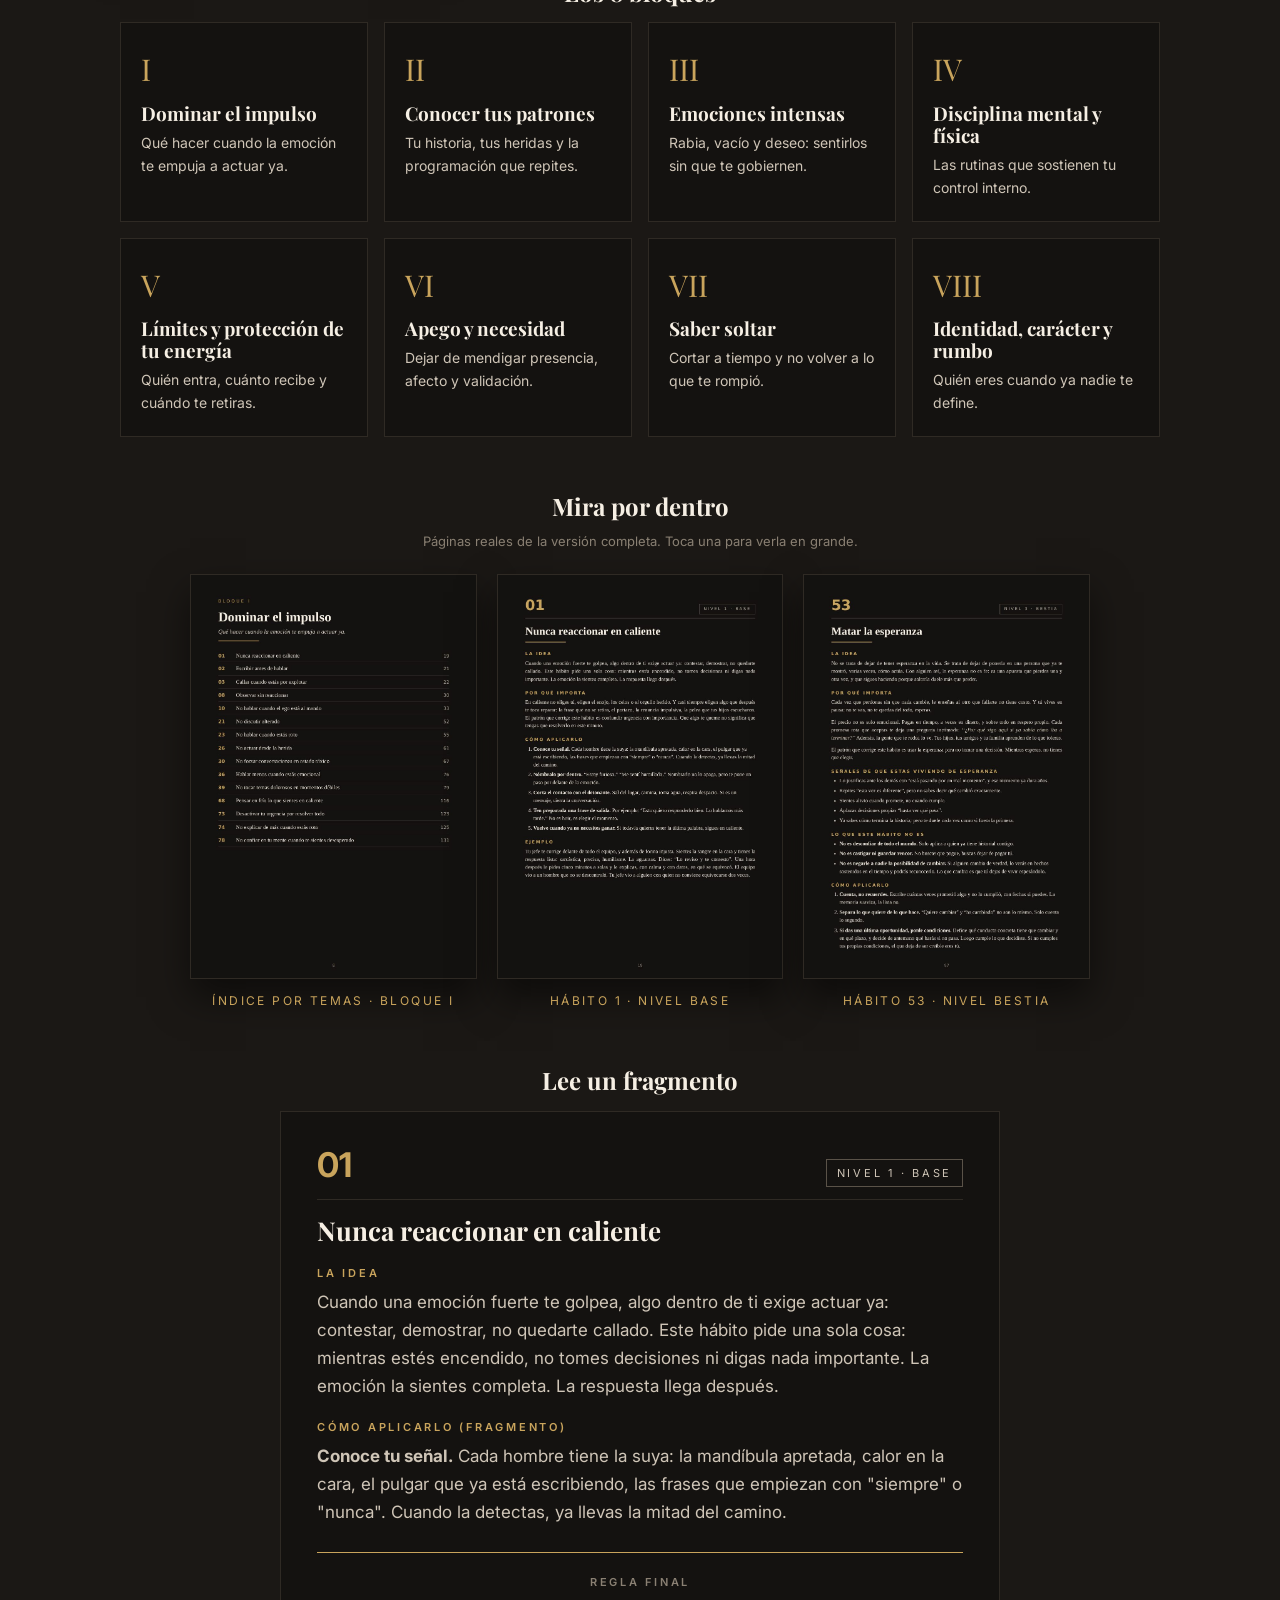
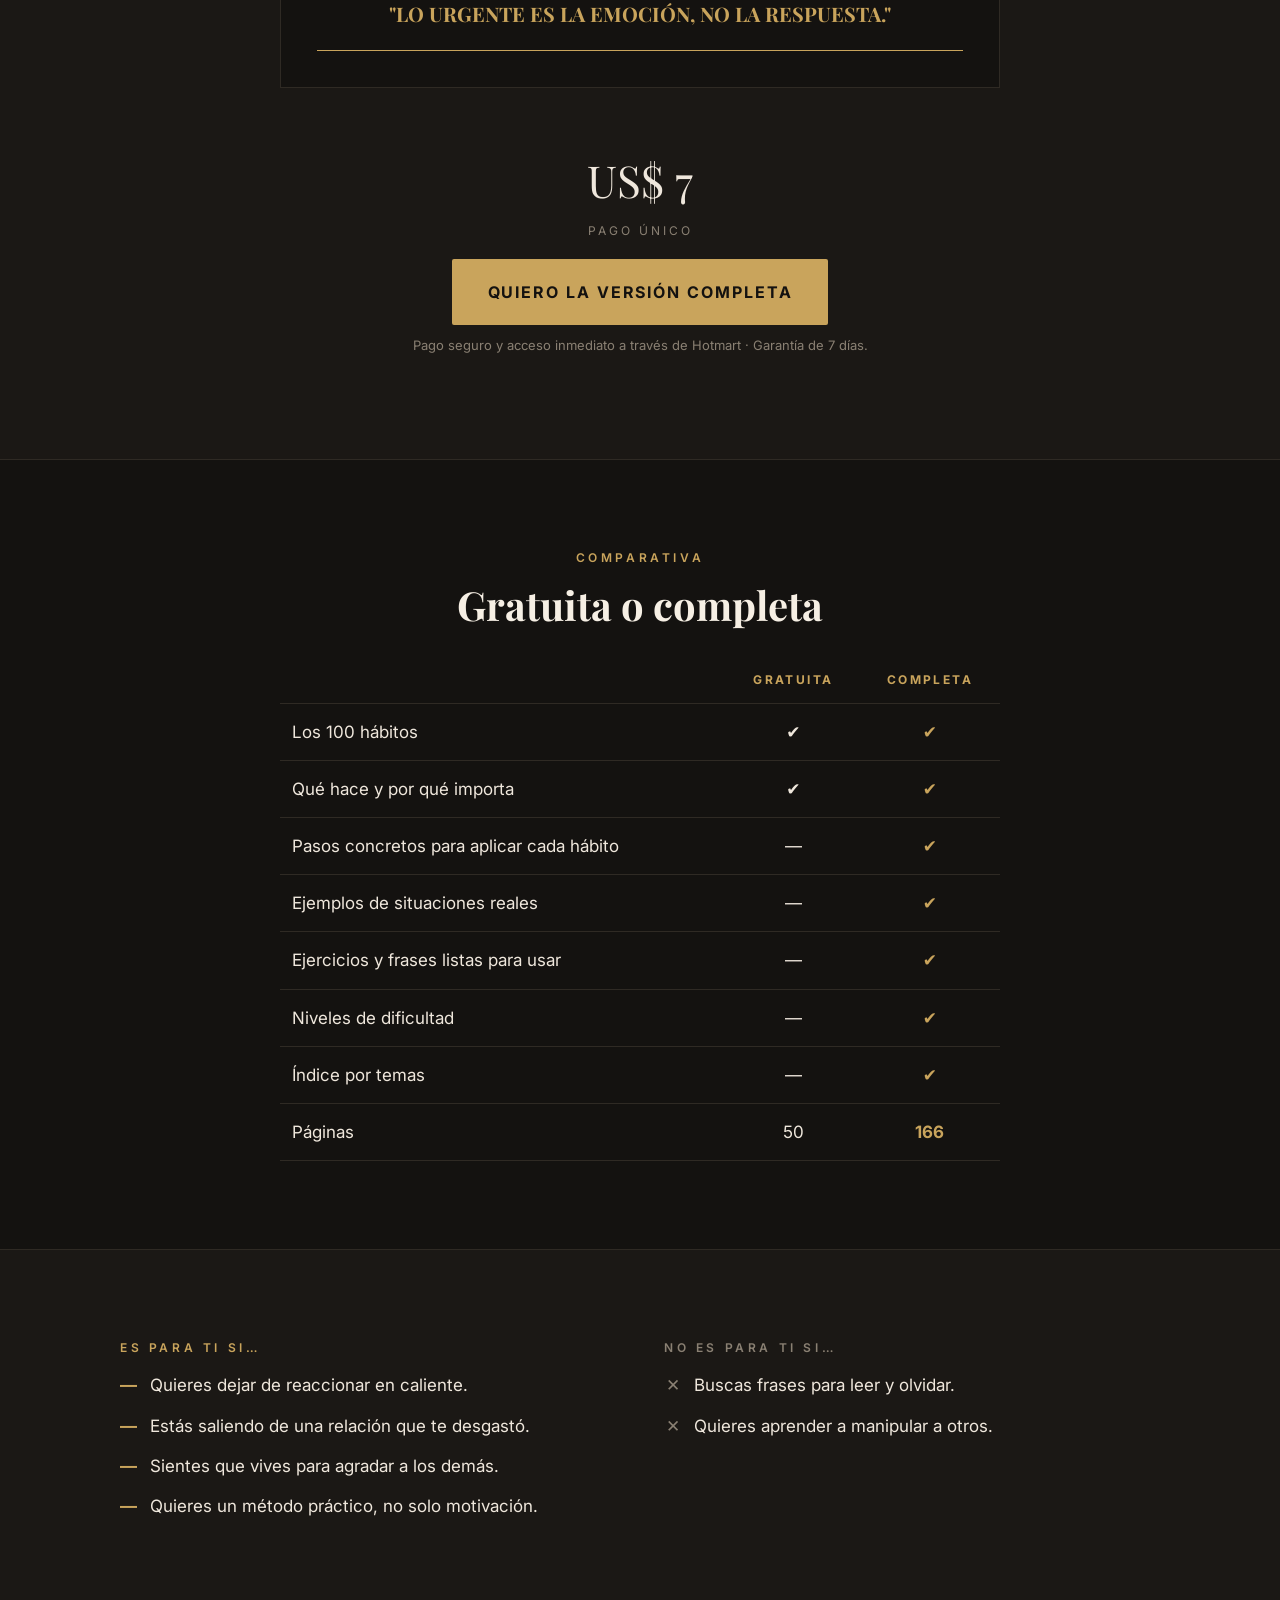
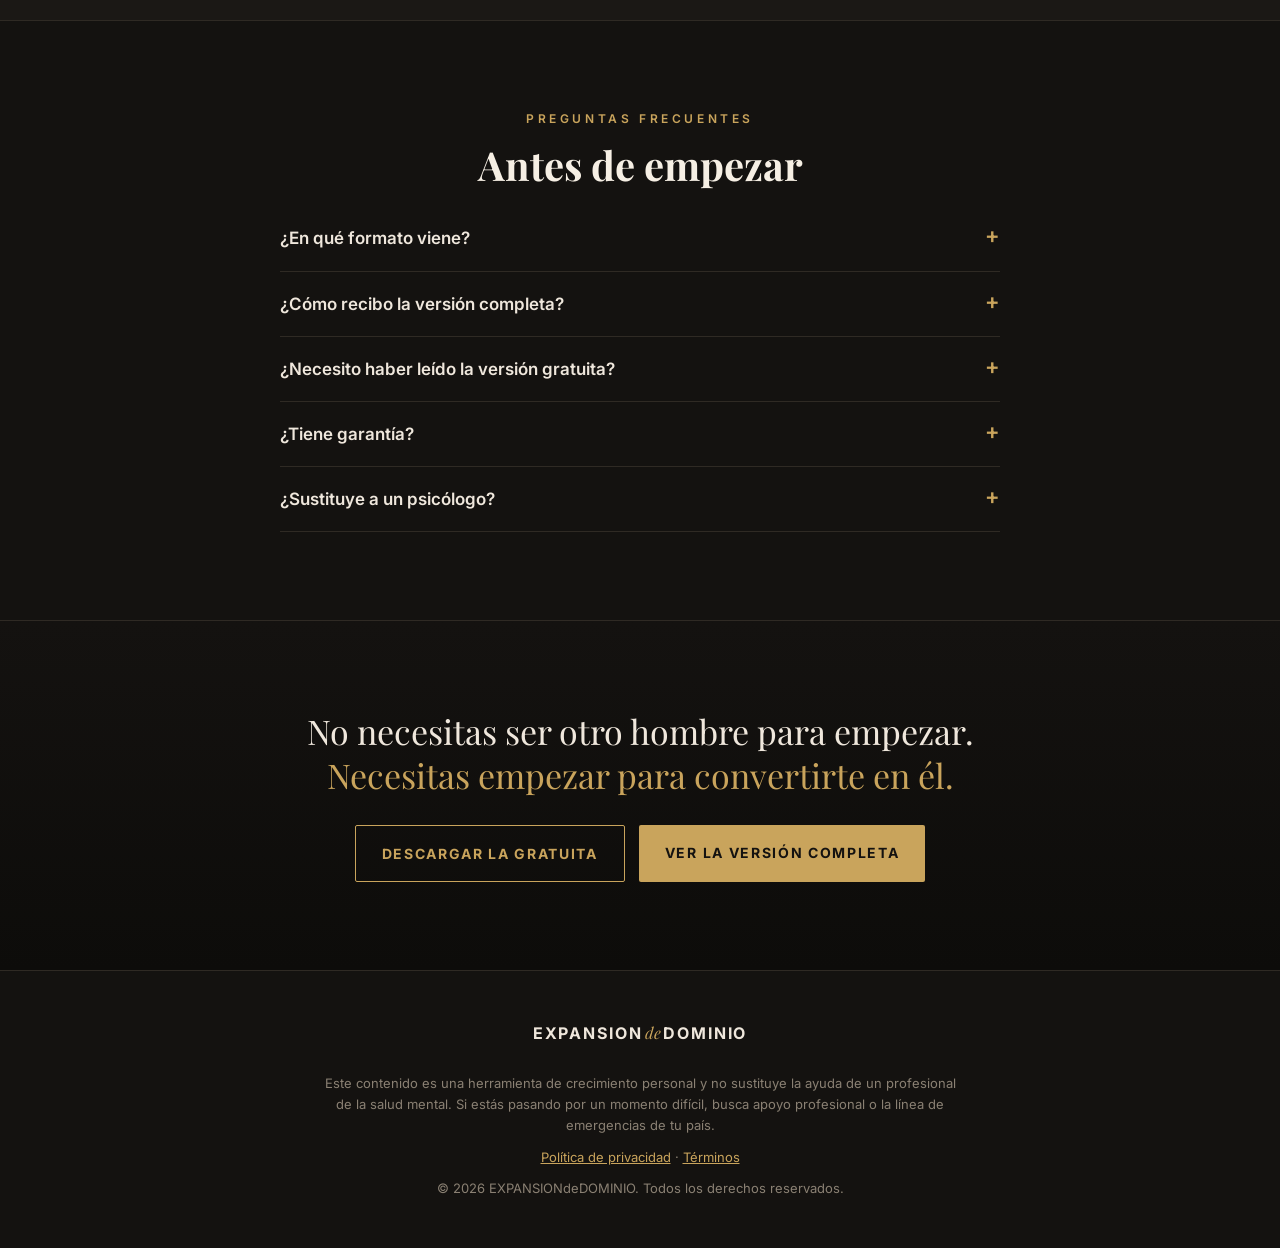
==== commit 5ae69624: "Añadir test de dominio emocional y accesos desde inicio y página del ebook Co-Authored-By: Claude Op" ====
--- a/site/habitos-emocionales/index.html
+++ b/site/habitos-emocionales/index.html
@@ -4,11 +4,25 @@
 <meta charset="utf-8">
 <meta name="viewport" content="width=device-width, initial-scale=1">
 <title>Hábitos emocionales · El método de control interno · EXPANSIONdeDOMINIO</title>
-<meta name="description" content="Deja de reaccionar. Empieza a dominarte. 100 hábitos de control interno para el hombre que se cansó de que sus emociones decidan por él. Descarga gratis la versión gratuita.">
-<meta property="og:title" content="Hábitos emocionales · El método de control interno">
-<meta property="og:description" content="Descarga gratis la versión gratuita y conoce la versión completa con el método para aplicar cada hábito.">
-<meta property="og:image" content="img/og.jpg">
-<meta property="og:type" content="website">
+<meta name="description" content="Deja de reaccionar. Empieza a dominarte. 100 hábitos de control interno con pasos concretos, ejemplos reales y ejercicios. Descarga gratis la versión gratuita o consigue la completa por US$ 7.">
+<link rel="canonical" href="__SITE__/habitos-emocionales/">
+<meta property="og:type" content="product">
+<meta property="og:locale" content="es_LA">
+<meta property="og:site_name" content="EXPANSIONdeDOMINIO">
+<meta property="og:title" content="Hábitos emocionales · 100 hábitos de control interno">
+<meta property="og:description" content="Descarga gratis la versión gratuita y conoce la versión completa: pasos, ejemplos y ejercicios para aplicar cada hábito.">
+<meta property="og:url" content="__SITE__/habitos-emocionales/">
+<meta property="og:image" content="__SITE__/habitos-emocionales/img/og.jpg">
+<meta property="og:image:width" content="1200">
+<meta property="og:image:height" content="630">
+<meta name="twitter:card" content="summary_large_image">
+<script type="application/ld+json">
+{"@context":"https://schema.org","@type":"Product","name":"Hábitos emocionales · Versión completa","description":"Ebook de 166 páginas con 100 hábitos de control interno: pasos concretos, ejemplos reales, ejercicios y tres niveles de dificultad.","image":"__SITE__/habitos-emocionales/img/portada-completa.jpg","brand":{"@type":"Brand","name":"EXPANSIONdeDOMINIO"},"inLanguage":"es","offers":{"@type":"Offer","price":"7.00","priceCurrency":"USD","availability":"https://schema.org/InStock","url":"__SITE__/habitos-emocionales/"}}
+</script>
+<link rel="icon" href="__SITE__/favicon.ico" sizes="any">
+<link rel="icon" type="image/png" sizes="32x32" href="__SITE__/favicon-32.png">
+<link rel="apple-touch-icon" href="__SITE__/apple-touch-icon.png">
+<meta name="theme-color" content="#141210">
 <link rel="preconnect" href="https://fonts.googleapis.com">
 <link rel="preconnect" href="https://fonts.gstatic.com" crossorigin>
 <link href="https://fonts.googleapis.com/css2?family=Inter:wght@400;600;700&family=Playfair+Display:ital,wght@0,600;0,700;1,400&display=swap" rel="stylesheet">
@@ -24,6 +38,7 @@
       <a href="#gratis">Gratis</a>
       <a href="#completa">Versión completa</a>
       <a href="#faq">Preguntas</a>
+      <a href="../test/">Test</a>
     </nav>
   </div>
 </header>
@@ -41,6 +56,7 @@
           <a class="btn btn-gold" href="#gratis">Descarga gratis la versión gratuita</a>
           <a class="btn btn-line" href="#completa">Ver la versión completa</a>
         </div>
+        <p class="test-link">¿No sabes por dónde empezar? <a href="../test/">Haz el test gratis · 3 min →</a></p>
       </div>
       <div class="hero-img">
         <img src="img/portada-completa.jpg" alt="Portada del ebook 100 hábitos emocionales, versión completa" width="380" height="537">
--- a/site/estilos.css
+++ b/site/estilos.css
@@ -186,3 +186,10 @@
 @media (max-width: 700px) {
   .gallery { grid-template-columns: 1fr; max-width: 300px; }
 }
+.book.featured { border-color: var(--gold); }
+section[id] { scroll-margin-top: 72px; }
+
+/* Acceso al test */
+.test-link { margin-top: 18px; font-size: 15px; color: var(--cream-soft); }
+.test-link a { color: var(--gold); font-weight: 600; text-decoration: none; }
+.test-link a:hover { text-decoration: underline; }
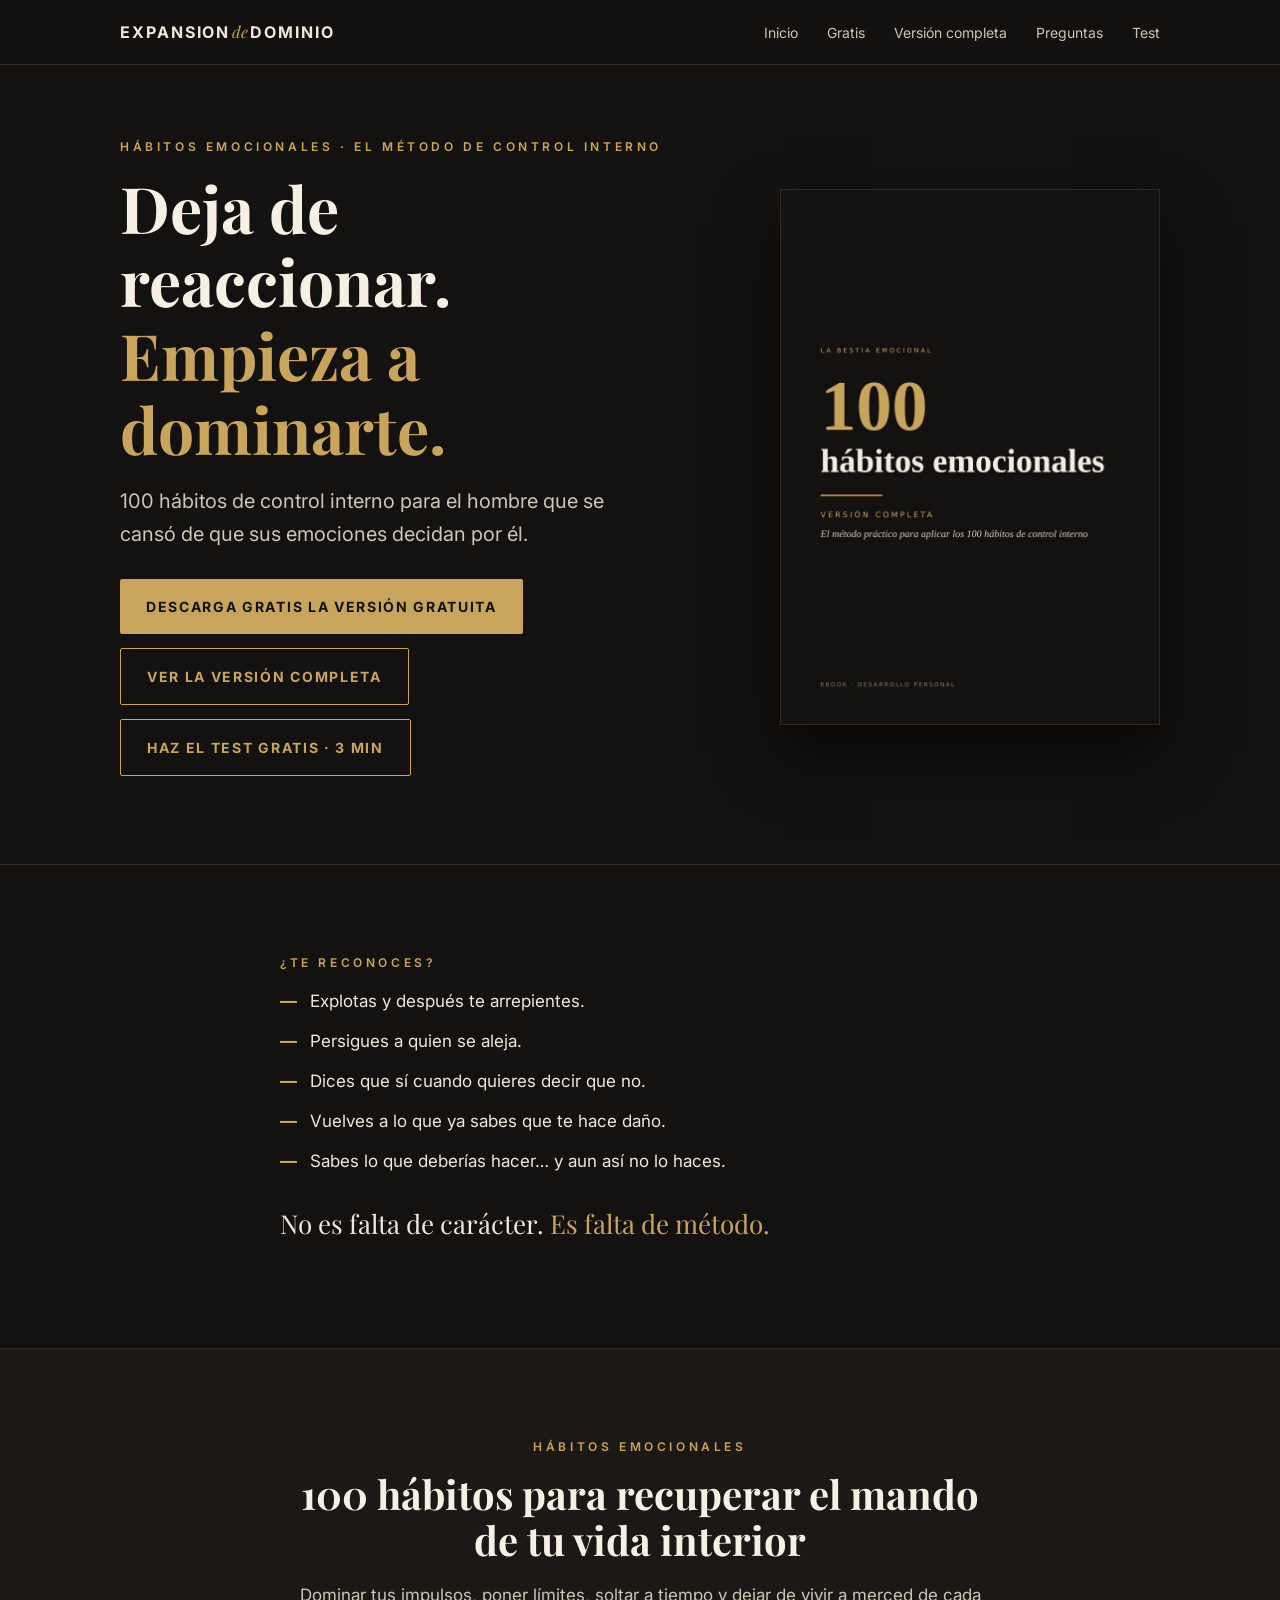
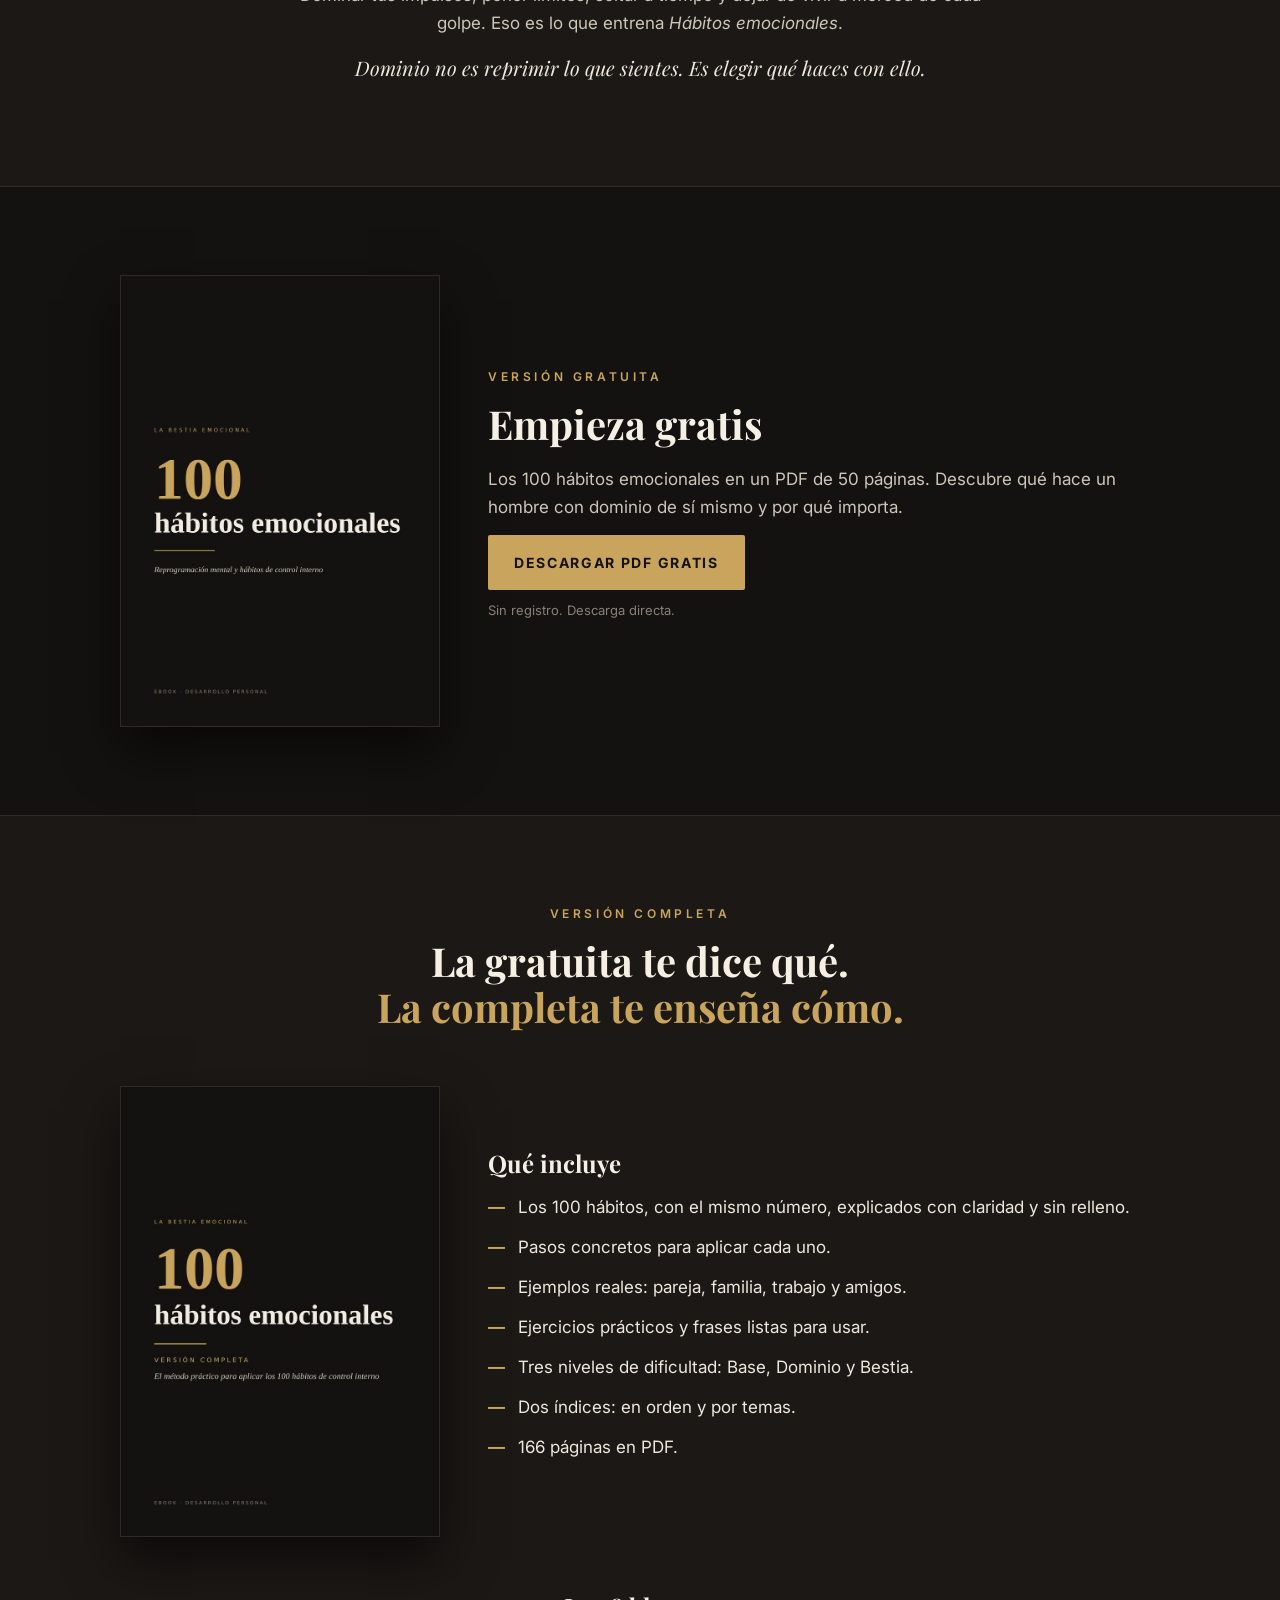
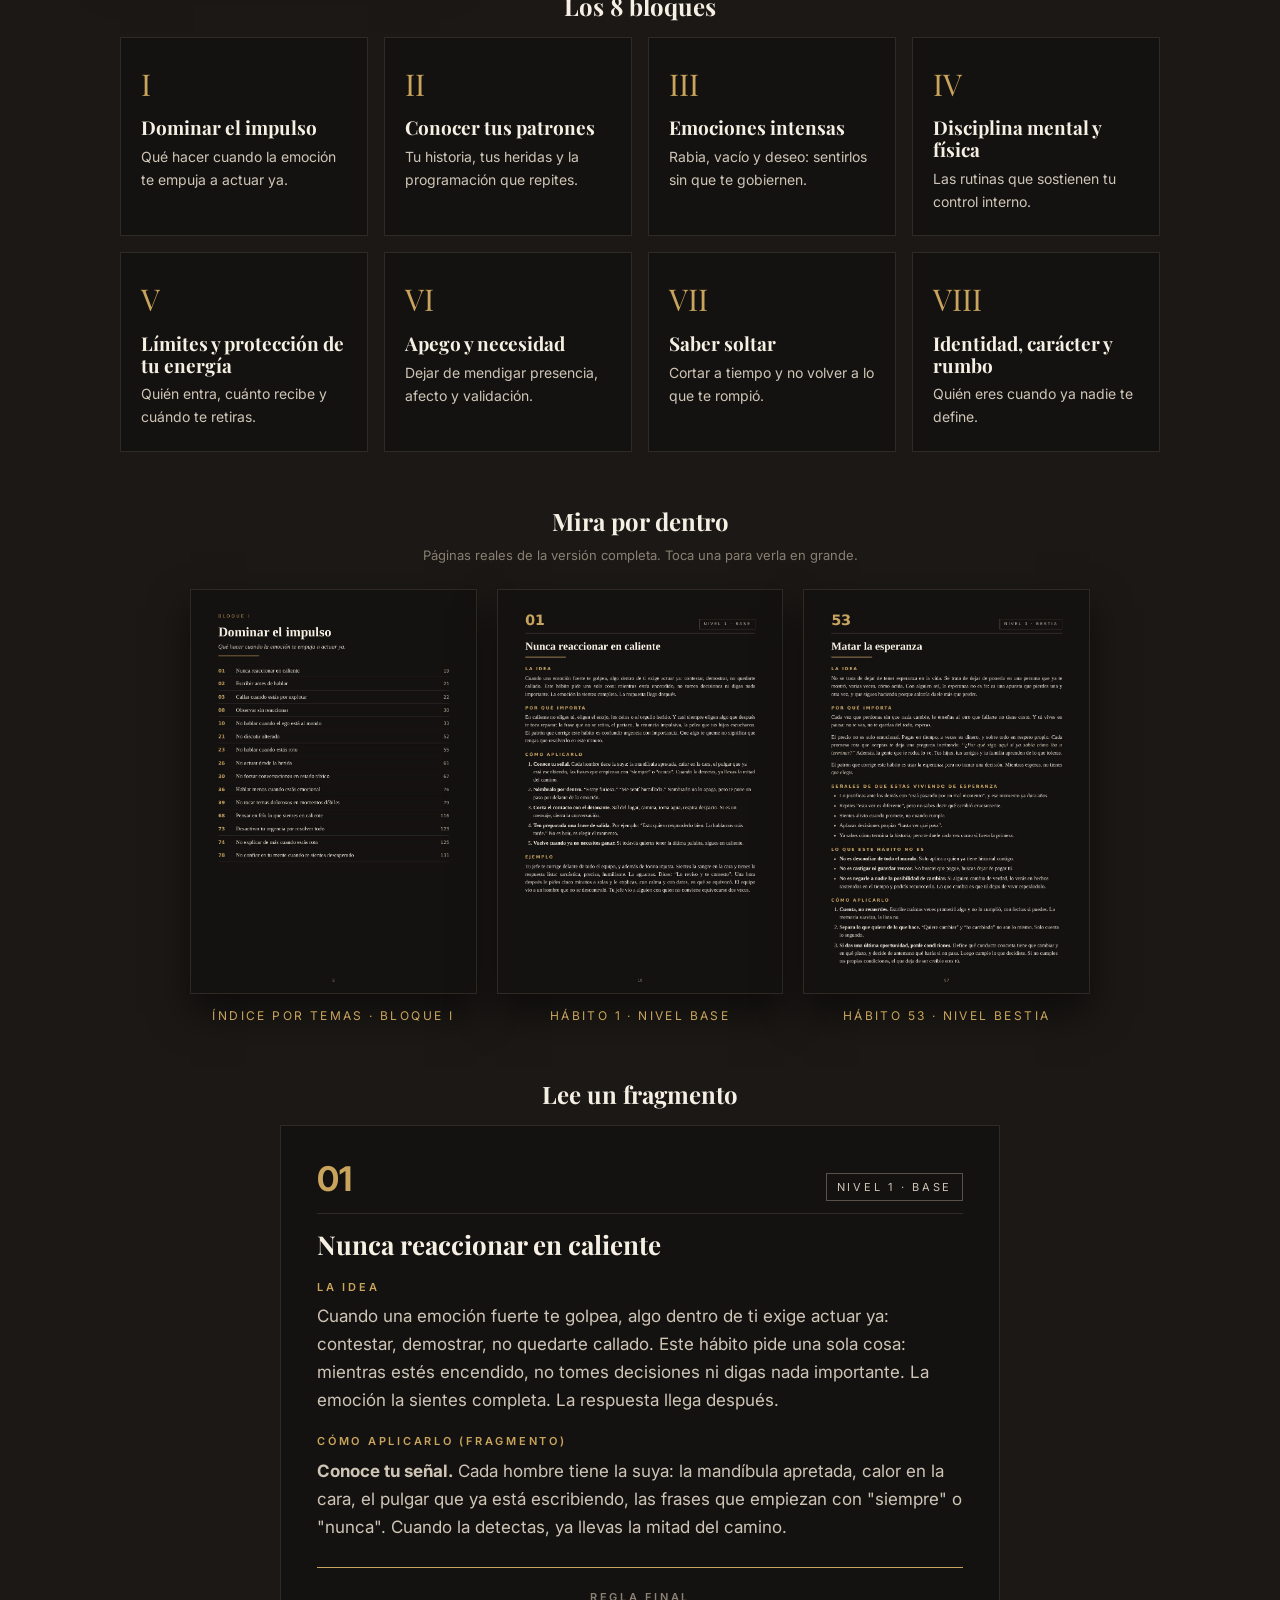
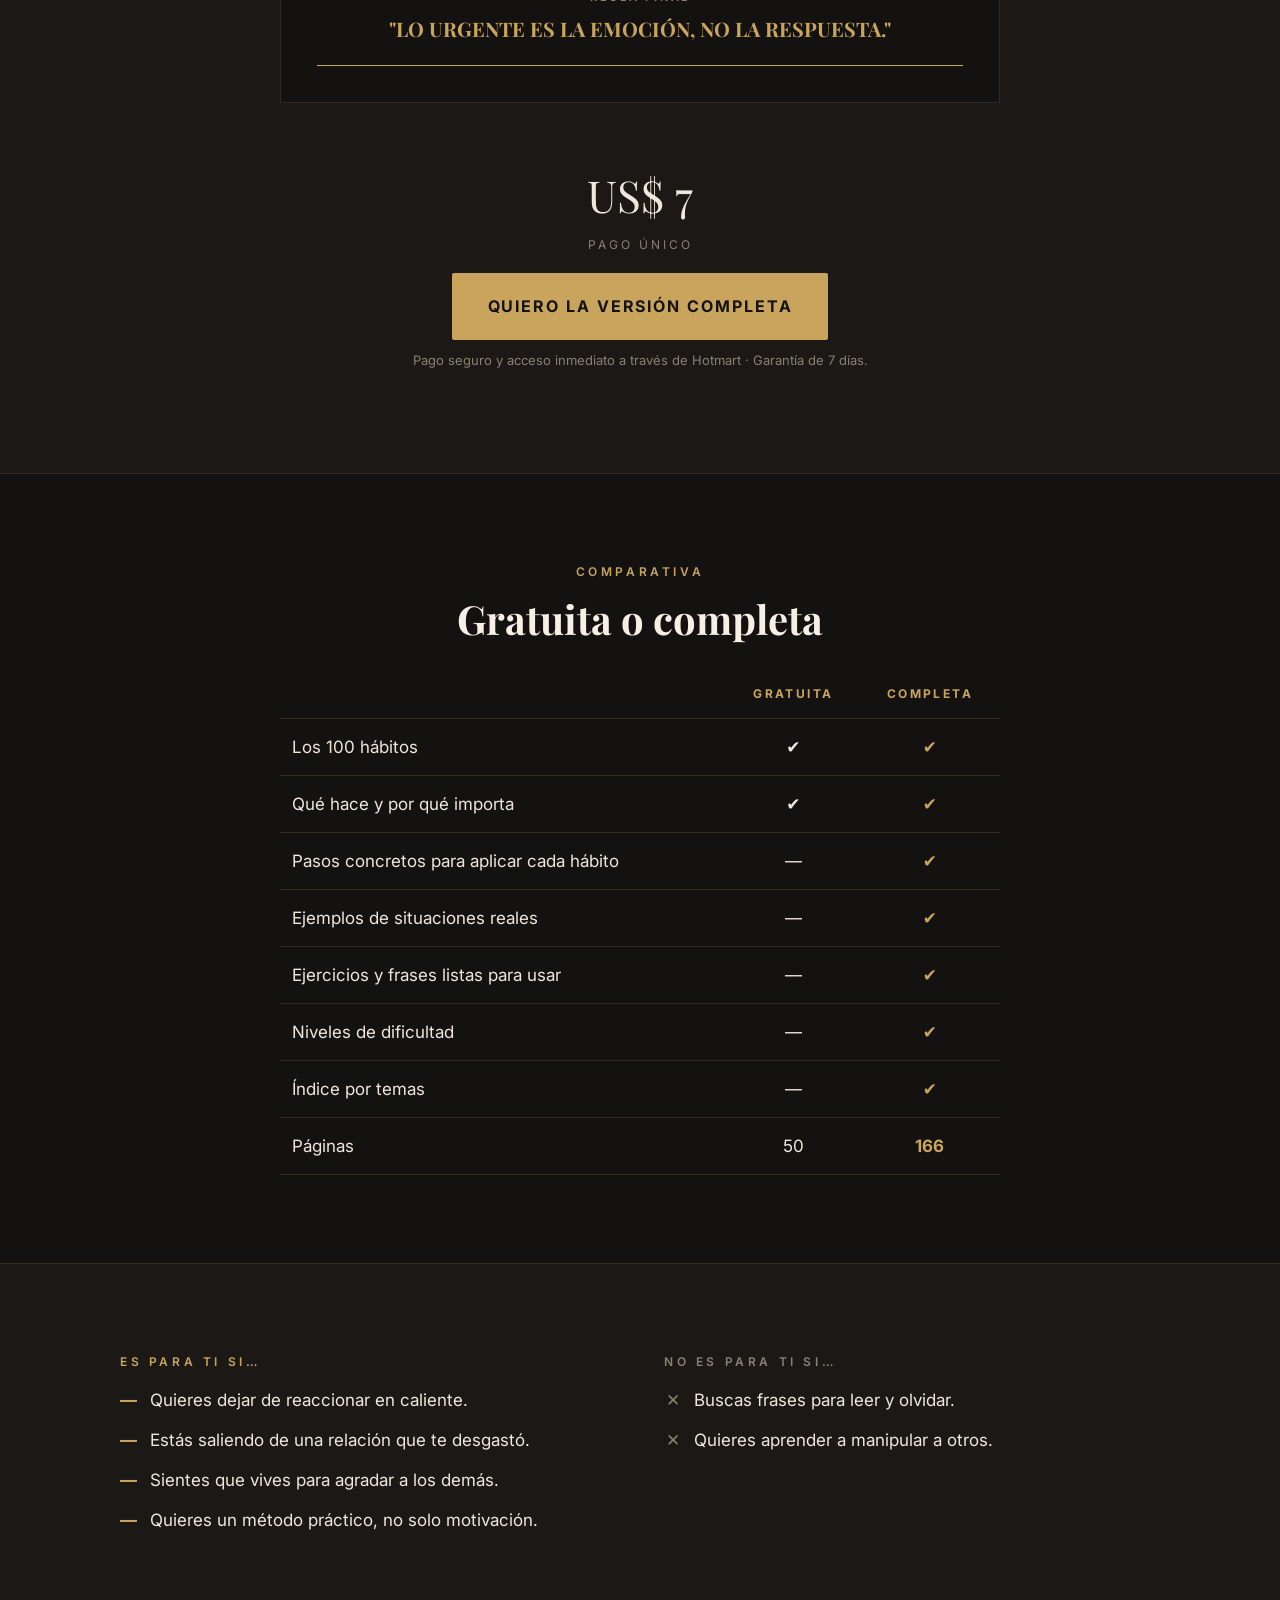
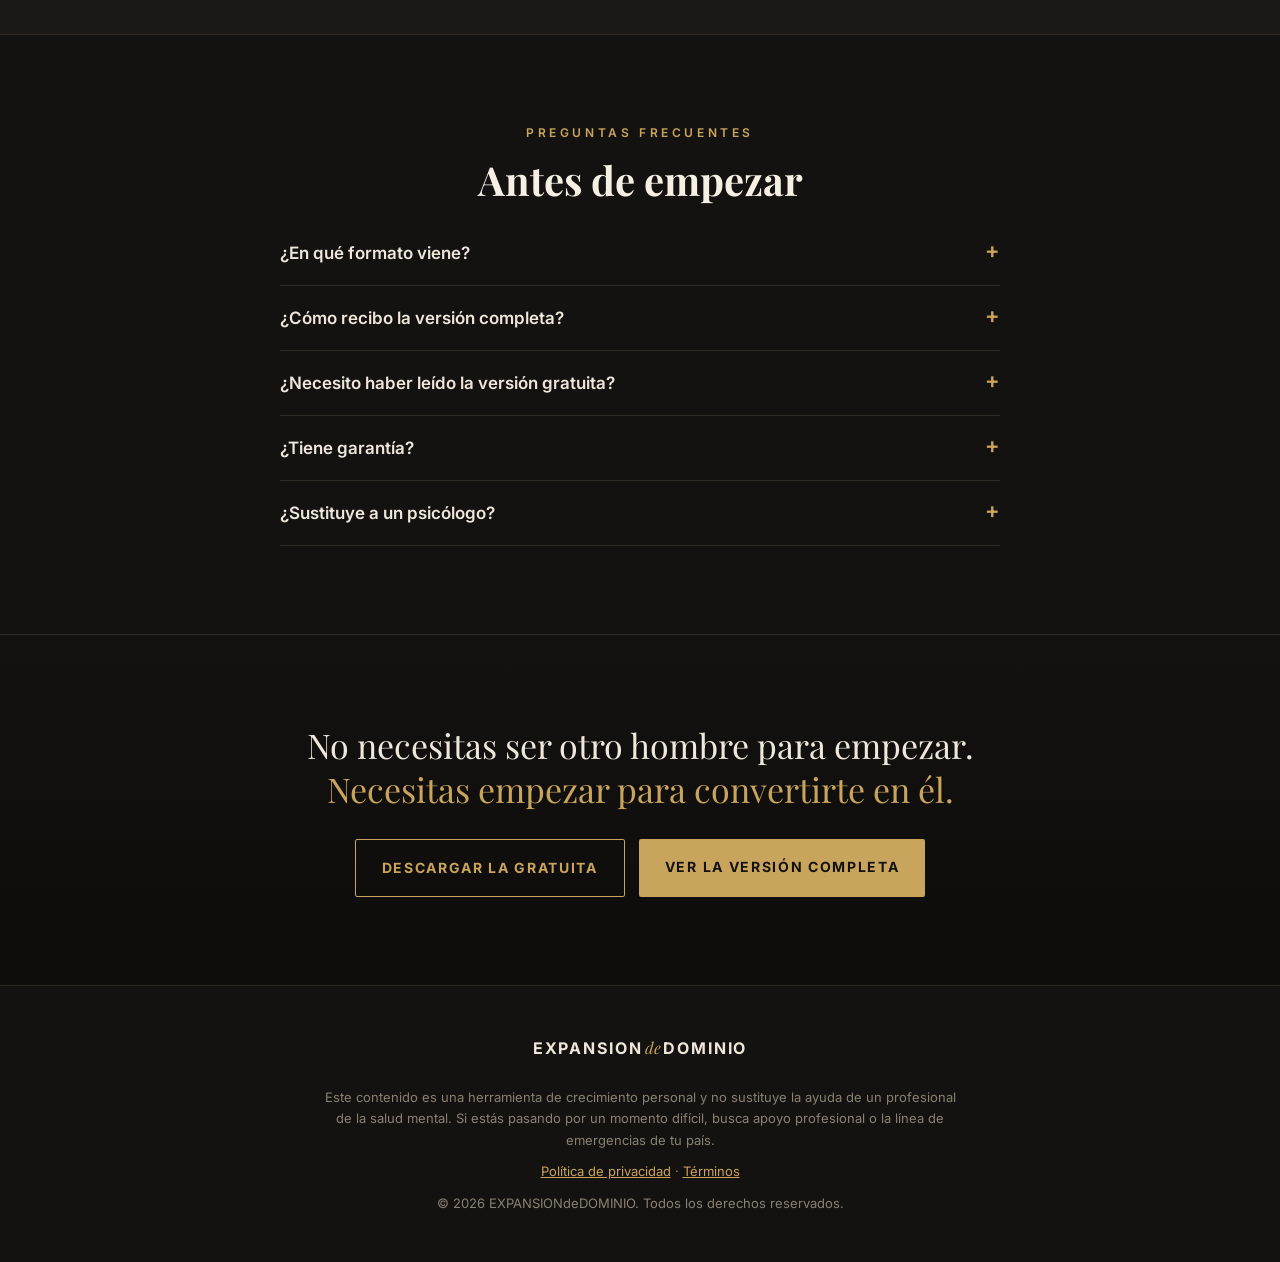
==== commit 470fdf4a: "Mostrar el acceso al test como botón Co-Authored-By: Claude Opus 5.5 <noreply@anthropic.com> Claude-" ====
--- a/site/habitos-emocionales/index.html
+++ b/site/habitos-emocionales/index.html
@@ -55,8 +55,8 @@
         <div class="ctas">
           <a class="btn btn-gold" href="#gratis">Descarga gratis la versión gratuita</a>
           <a class="btn btn-line" href="#completa">Ver la versión completa</a>
-        </div>
-        <p class="test-link">¿No sabes por dónde empezar? <a href="../test/">Haz el test gratis · 3 min →</a></p>
+          <a class="btn btn-line" href="../test/">Haz el test gratis · 3 min</a>
+        </div>
       </div>
       <div class="hero-img">
         <img src="img/portada-completa.jpg" alt="Portada del ebook 100 hábitos emocionales, versión completa" width="380" height="537">
--- a/site/estilos.css
+++ b/site/estilos.css
@@ -189,7 +189,3 @@
 .book.featured { border-color: var(--gold); }
 section[id] { scroll-margin-top: 72px; }
 
-/* Acceso al test */
-.test-link { margin-top: 18px; font-size: 15px; color: var(--cream-soft); }
-.test-link a { color: var(--gold); font-weight: 600; text-decoration: none; }
-.test-link a:hover { text-decoration: underline; }
